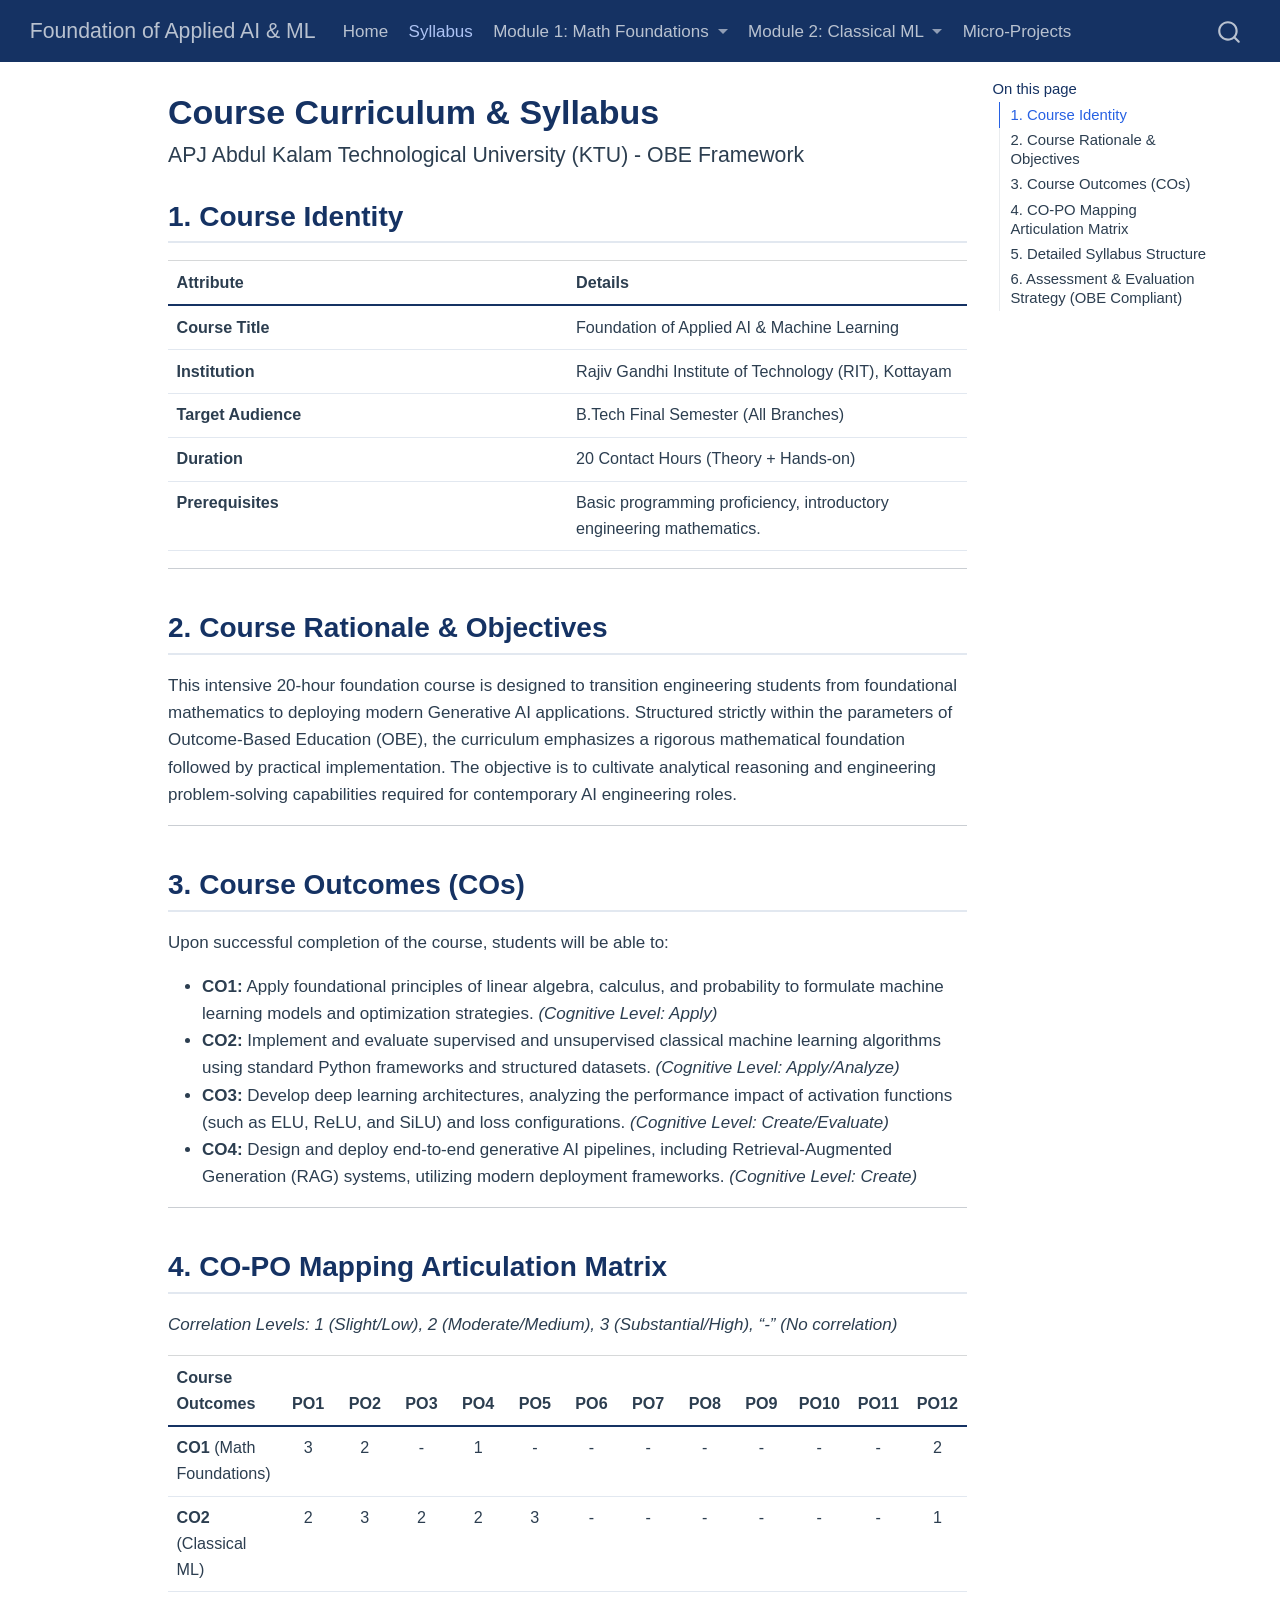
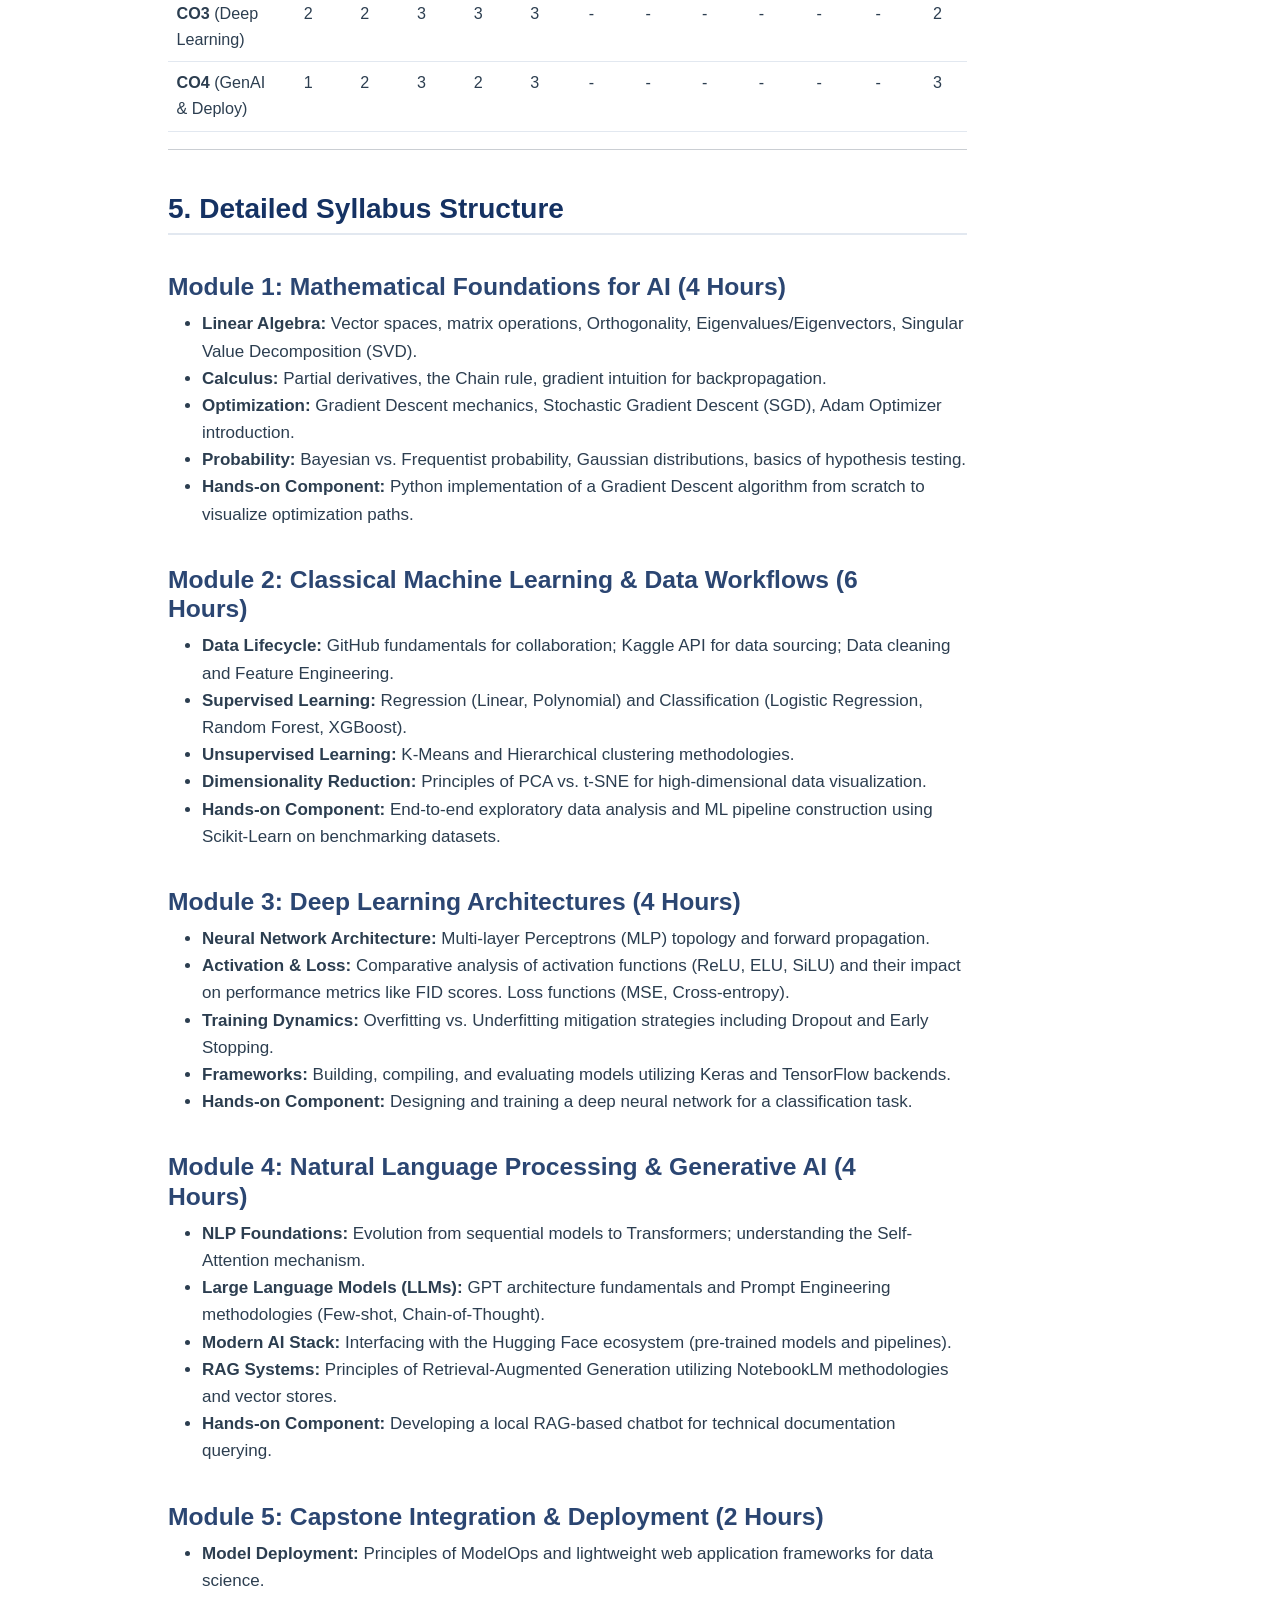
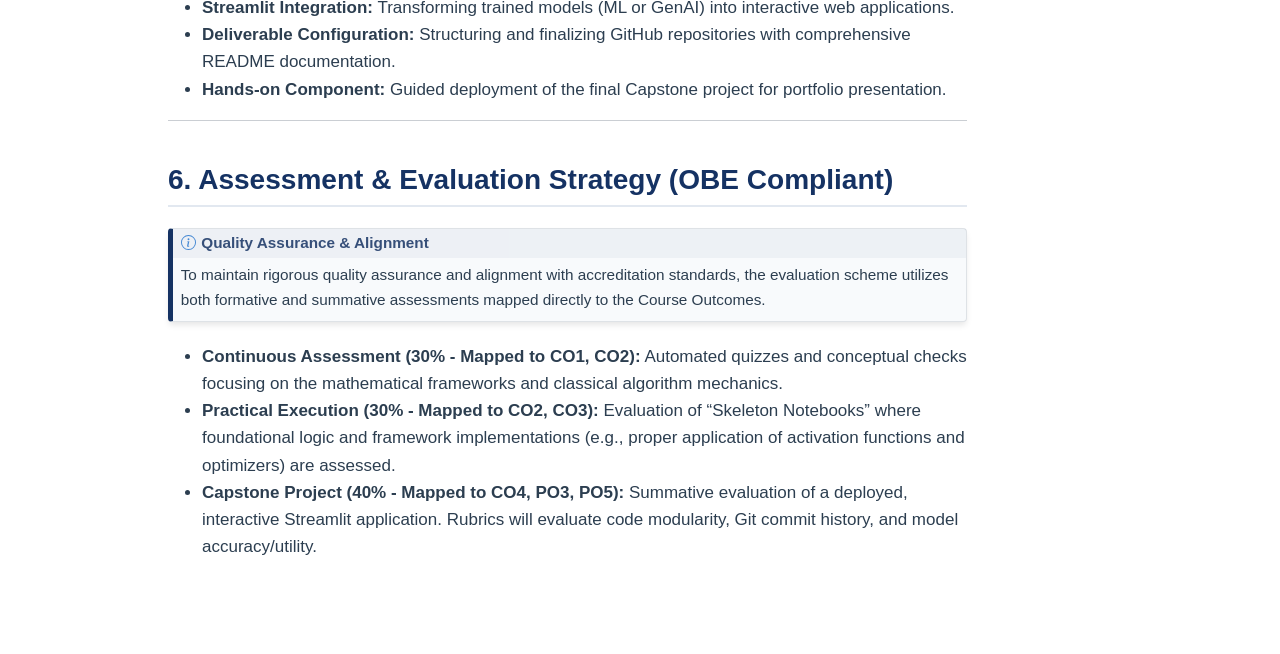
==== docs/syllabus.html @ d94d8a8f "launch" ====
<!DOCTYPE html>
<html xmlns="http://www.w3.org/1999/xhtml" lang="en" xml:lang="en"><head>

<meta charset="utf-8">
<meta name="generator" content="quarto-1.7.31">

<meta name="viewport" content="width=device-width, initial-scale=1.0, user-scalable=yes">


<title>Course Curriculum &amp; Syllabus – Foundation of Applied AI &amp; ML</title>
<style>
code{white-space: pre-wrap;}
span.smallcaps{font-variant: small-caps;}
div.columns{display: flex; gap: min(4vw, 1.5em);}
div.column{flex: auto; overflow-x: auto;}
div.hanging-indent{margin-left: 1.5em; text-indent: -1.5em;}
ul.task-list{list-style: none;}
ul.task-list li input[type="checkbox"] {
  width: 0.8em;
  margin: 0 0.8em 0.2em -1em; /* quarto-specific, see https://github.com/quarto-dev/quarto-cli/issues/4556 */ 
  vertical-align: middle;
}
</style>


<script src="site_libs/quarto-nav/quarto-nav.js"></script>
<script src="site_libs/quarto-nav/headroom.min.js"></script>
<script src="site_libs/clipboard/clipboard.min.js"></script>
<script src="site_libs/quarto-search/autocomplete.umd.js"></script>
<script src="site_libs/quarto-search/fuse.min.js"></script>
<script src="site_libs/quarto-search/quarto-search.js"></script>
<meta name="quarto:offset" content="./">
<script src="site_libs/quarto-html/quarto.js" type="module"></script>
<script src="site_libs/quarto-html/tabsets/tabsets.js" type="module"></script>
<script src="site_libs/quarto-html/popper.min.js"></script>
<script src="site_libs/quarto-html/tippy.umd.min.js"></script>
<script src="site_libs/quarto-html/anchor.min.js"></script>
<link href="site_libs/quarto-html/tippy.css" rel="stylesheet">
<link href="site_libs/quarto-html/quarto-syntax-highlighting-e1a5c8363afafaef2c763b6775fbf3ca.css" rel="stylesheet" id="quarto-text-highlighting-styles">
<script src="site_libs/bootstrap/bootstrap.min.js"></script>
<link href="site_libs/bootstrap/bootstrap-icons.css" rel="stylesheet">
<link href="site_libs/bootstrap/bootstrap-f8e840f94dfca9d6b5a9540ce614d846.min.css" rel="stylesheet" append-hash="true" id="quarto-bootstrap" data-mode="light">
<script id="quarto-search-options" type="application/json">{
  "location": "navbar",
  "copy-button": false,
  "collapse-after": 3,
  "panel-placement": "end",
  "type": "overlay",
  "limit": 50,
  "keyboard-shortcut": [
    "f",
    "/",
    "s"
  ],
  "show-item-context": false,
  "language": {
    "search-no-results-text": "No results",
    "search-matching-documents-text": "matching documents",
    "search-copy-link-title": "Copy link to search",
    "search-hide-matches-text": "Hide additional matches",
    "search-more-match-text": "more match in this document",
    "search-more-matches-text": "more matches in this document",
    "search-clear-button-title": "Clear",
    "search-text-placeholder": "",
    "search-detached-cancel-button-title": "Cancel",
    "search-submit-button-title": "Submit",
    "search-label": "Search"
  }
}</script>


<link rel="stylesheet" href="styles.css">
</head>

<body class="nav-fixed quarto-light">

<div id="quarto-search-results"></div>
  <header id="quarto-header" class="headroom fixed-top">
    <nav class="navbar navbar-expand-lg " data-bs-theme="dark">
      <div class="navbar-container container-fluid">
      <div class="navbar-brand-container mx-auto">
    <a class="navbar-brand" href="./index.html">
    <span class="navbar-title">Foundation of Applied AI &amp; ML</span>
    </a>
  </div>
            <div id="quarto-search" class="" title="Search"></div>
          <button class="navbar-toggler" type="button" data-bs-toggle="collapse" data-bs-target="#navbarCollapse" aria-controls="navbarCollapse" role="menu" aria-expanded="false" aria-label="Toggle navigation" onclick="if (window.quartoToggleHeadroom) { window.quartoToggleHeadroom(); }">
  <span class="navbar-toggler-icon"></span>
</button>
          <div class="collapse navbar-collapse" id="navbarCollapse">
            <ul class="navbar-nav navbar-nav-scroll me-auto">
  <li class="nav-item">
    <a class="nav-link" href="./index.html"> 
<span class="menu-text">Home</span></a>
  </li>  
  <li class="nav-item">
    <a class="nav-link active" href="./syllabus.html" aria-current="page"> 
<span class="menu-text">Syllabus</span></a>
  </li>  
  <li class="nav-item dropdown ">
    <a class="nav-link dropdown-toggle" href="#" id="nav-menu-module-1-math-foundations" role="link" data-bs-toggle="dropdown" aria-expanded="false">
 <span class="menu-text">Module 1: Math Foundations</span>
    </a>
    <ul class="dropdown-menu" aria-labelledby="nav-menu-module-1-math-foundations">    
        <li>
    <a class="dropdown-item" href="./modules/module1_math.html">
 <span class="dropdown-text">Lecture Slides</span></a>
  </li>  
        <li>
    <a class="dropdown-item" href="./modules/module1_notes.html">
 <span class="dropdown-text">Detailed Study Notes</span></a>
  </li>  
    </ul>
  </li>
  <li class="nav-item dropdown ">
    <a class="nav-link dropdown-toggle" href="#" id="nav-menu-module-2-classical-ml" role="link" data-bs-toggle="dropdown" aria-expanded="false">
 <span class="menu-text">Module 2: Classical ML</span>
    </a>
    <ul class="dropdown-menu" aria-labelledby="nav-menu-module-2-classical-ml">    
        <li>
    <a class="dropdown-item" href="./modules/module2_ml.html">
 <span class="dropdown-text">Lecture Slides</span></a>
  </li>  
        <li>
    <a class="dropdown-item" href="./modules/module2_notes.html">
 <span class="dropdown-text">Detailed Study Notes</span></a>
  </li>  
    </ul>
  </li>
  <li class="nav-item">
    <a class="nav-link" href="./assessments/project_guide.qmd"> 
<span class="menu-text">Micro-Projects</span></a>
  </li>  
</ul>
          </div> <!-- /navcollapse -->
            <div class="quarto-navbar-tools">
</div>
      </div> <!-- /container-fluid -->
    </nav>
</header>
<!-- content -->
<div id="quarto-content" class="quarto-container page-columns page-rows-contents page-layout-article page-navbar">
<!-- sidebar -->
<!-- margin-sidebar -->
    <div id="quarto-margin-sidebar" class="sidebar margin-sidebar">
        <nav id="TOC" role="doc-toc" class="toc-active">
    <h2 id="toc-title">On this page</h2>
   
  <ul>
  <li><a href="#course-identity" id="toc-course-identity" class="nav-link active" data-scroll-target="#course-identity">1. Course Identity</a></li>
  <li><a href="#course-rationale-objectives" id="toc-course-rationale-objectives" class="nav-link" data-scroll-target="#course-rationale-objectives">2. Course Rationale &amp; Objectives</a></li>
  <li><a href="#course-outcomes-cos" id="toc-course-outcomes-cos" class="nav-link" data-scroll-target="#course-outcomes-cos">3. Course Outcomes (COs)</a></li>
  <li><a href="#co-po-mapping-articulation-matrix" id="toc-co-po-mapping-articulation-matrix" class="nav-link" data-scroll-target="#co-po-mapping-articulation-matrix">4. CO-PO Mapping Articulation Matrix</a></li>
  <li><a href="#detailed-syllabus-structure" id="toc-detailed-syllabus-structure" class="nav-link" data-scroll-target="#detailed-syllabus-structure">5. Detailed Syllabus Structure</a>
  <ul class="collapse">
  <li><a href="#module-1-mathematical-foundations-for-ai-4-hours" id="toc-module-1-mathematical-foundations-for-ai-4-hours" class="nav-link" data-scroll-target="#module-1-mathematical-foundations-for-ai-4-hours">Module 1: Mathematical Foundations for AI (4 Hours)</a></li>
  <li><a href="#module-2-classical-machine-learning-data-workflows-6-hours" id="toc-module-2-classical-machine-learning-data-workflows-6-hours" class="nav-link" data-scroll-target="#module-2-classical-machine-learning-data-workflows-6-hours">Module 2: Classical Machine Learning &amp; Data Workflows (6 Hours)</a></li>
  <li><a href="#module-3-deep-learning-architectures-4-hours" id="toc-module-3-deep-learning-architectures-4-hours" class="nav-link" data-scroll-target="#module-3-deep-learning-architectures-4-hours">Module 3: Deep Learning Architectures (4 Hours)</a></li>
  <li><a href="#module-4-natural-language-processing-generative-ai-4-hours" id="toc-module-4-natural-language-processing-generative-ai-4-hours" class="nav-link" data-scroll-target="#module-4-natural-language-processing-generative-ai-4-hours">Module 4: Natural Language Processing &amp; Generative AI (4 Hours)</a></li>
  <li><a href="#module-5-capstone-integration-deployment-2-hours" id="toc-module-5-capstone-integration-deployment-2-hours" class="nav-link" data-scroll-target="#module-5-capstone-integration-deployment-2-hours">Module 5: Capstone Integration &amp; Deployment (2 Hours)</a></li>
  </ul></li>
  <li><a href="#assessment-evaluation-strategy-obe-compliant" id="toc-assessment-evaluation-strategy-obe-compliant" class="nav-link" data-scroll-target="#assessment-evaluation-strategy-obe-compliant">6. Assessment &amp; Evaluation Strategy (OBE Compliant)</a></li>
  </ul>
</nav>
    </div>
<!-- main -->
<main class="content" id="quarto-document-content">

<header id="title-block-header" class="quarto-title-block default">
<div class="quarto-title">
<h1 class="title">Course Curriculum &amp; Syllabus</h1>
<p class="subtitle lead">APJ Abdul Kalam Technological University (KTU) - OBE Framework</p>
</div>



<div class="quarto-title-meta">

    
  
    
  </div>
  


</header>


<section id="course-identity" class="level2">
<h2 class="anchored" data-anchor-id="course-identity">1. Course Identity</h2>
<table class="caption-top table">
<colgroup>
<col style="width: 50%">
<col style="width: 50%">
</colgroup>
<thead>
<tr class="header">
<th style="text-align: left;">Attribute</th>
<th style="text-align: left;">Details</th>
</tr>
</thead>
<tbody>
<tr class="odd">
<td style="text-align: left;"><strong>Course Title</strong></td>
<td style="text-align: left;">Foundation of Applied AI &amp; Machine Learning</td>
</tr>
<tr class="even">
<td style="text-align: left;"><strong>Institution</strong></td>
<td style="text-align: left;">Rajiv Gandhi Institute of Technology (RIT), Kottayam</td>
</tr>
<tr class="odd">
<td style="text-align: left;"><strong>Target Audience</strong></td>
<td style="text-align: left;">B.Tech Final Semester (All Branches)</td>
</tr>
<tr class="even">
<td style="text-align: left;"><strong>Duration</strong></td>
<td style="text-align: left;">20 Contact Hours (Theory + Hands-on)</td>
</tr>
<tr class="odd">
<td style="text-align: left;"><strong>Prerequisites</strong></td>
<td style="text-align: left;">Basic programming proficiency, introductory engineering mathematics.</td>
</tr>
</tbody>
</table>
<hr>
</section>
<section id="course-rationale-objectives" class="level2">
<h2 class="anchored" data-anchor-id="course-rationale-objectives">2. Course Rationale &amp; Objectives</h2>
<p>This intensive 20-hour foundation course is designed to transition engineering students from foundational mathematics to deploying modern Generative AI applications. Structured strictly within the parameters of Outcome-Based Education (OBE), the curriculum emphasizes a rigorous mathematical foundation followed by practical implementation. The objective is to cultivate analytical reasoning and engineering problem-solving capabilities required for contemporary AI engineering roles.</p>
<hr>
</section>
<section id="course-outcomes-cos" class="level2">
<h2 class="anchored" data-anchor-id="course-outcomes-cos">3. Course Outcomes (COs)</h2>
<p>Upon successful completion of the course, students will be able to:</p>
<ul>
<li><strong>CO1:</strong> Apply foundational principles of linear algebra, calculus, and probability to formulate machine learning models and optimization strategies. <em>(Cognitive Level: Apply)</em></li>
<li><strong>CO2:</strong> Implement and evaluate supervised and unsupervised classical machine learning algorithms using standard Python frameworks and structured datasets. <em>(Cognitive Level: Apply/Analyze)</em></li>
<li><strong>CO3:</strong> Develop deep learning architectures, analyzing the performance impact of activation functions (such as ELU, ReLU, and SiLU) and loss configurations. <em>(Cognitive Level: Create/Evaluate)</em></li>
<li><strong>CO4:</strong> Design and deploy end-to-end generative AI pipelines, including Retrieval-Augmented Generation (RAG) systems, utilizing modern deployment frameworks. <em>(Cognitive Level: Create)</em></li>
</ul>
<hr>
</section>
<section id="co-po-mapping-articulation-matrix" class="level2">
<h2 class="anchored" data-anchor-id="co-po-mapping-articulation-matrix">4. CO-PO Mapping Articulation Matrix</h2>
<p><em>Correlation Levels: 1 (Slight/Low), 2 (Moderate/Medium), 3 (Substantial/High), “-” (No correlation)</em></p>
<table class="caption-top table">
<colgroup>
<col style="width: 6%">
<col style="width: 7%">
<col style="width: 7%">
<col style="width: 7%">
<col style="width: 7%">
<col style="width: 7%">
<col style="width: 7%">
<col style="width: 7%">
<col style="width: 7%">
<col style="width: 7%">
<col style="width: 7%">
<col style="width: 7%">
<col style="width: 7%">
</colgroup>
<thead>
<tr class="header">
<th style="text-align: left;">Course Outcomes</th>
<th style="text-align: center;">PO1</th>
<th style="text-align: center;">PO2</th>
<th style="text-align: center;">PO3</th>
<th style="text-align: center;">PO4</th>
<th style="text-align: center;">PO5</th>
<th style="text-align: center;">PO6</th>
<th style="text-align: center;">PO7</th>
<th style="text-align: center;">PO8</th>
<th style="text-align: center;">PO9</th>
<th style="text-align: center;">PO10</th>
<th style="text-align: center;">PO11</th>
<th style="text-align: center;">PO12</th>
</tr>
</thead>
<tbody>
<tr class="odd">
<td style="text-align: left;"><strong>CO1</strong> (Math Foundations)</td>
<td style="text-align: center;">3</td>
<td style="text-align: center;">2</td>
<td style="text-align: center;">-</td>
<td style="text-align: center;">1</td>
<td style="text-align: center;">-</td>
<td style="text-align: center;">-</td>
<td style="text-align: center;">-</td>
<td style="text-align: center;">-</td>
<td style="text-align: center;">-</td>
<td style="text-align: center;">-</td>
<td style="text-align: center;">-</td>
<td style="text-align: center;">2</td>
</tr>
<tr class="even">
<td style="text-align: left;"><strong>CO2</strong> (Classical ML)</td>
<td style="text-align: center;">2</td>
<td style="text-align: center;">3</td>
<td style="text-align: center;">2</td>
<td style="text-align: center;">2</td>
<td style="text-align: center;">3</td>
<td style="text-align: center;">-</td>
<td style="text-align: center;">-</td>
<td style="text-align: center;">-</td>
<td style="text-align: center;">-</td>
<td style="text-align: center;">-</td>
<td style="text-align: center;">-</td>
<td style="text-align: center;">1</td>
</tr>
<tr class="odd">
<td style="text-align: left;"><strong>CO3</strong> (Deep Learning)</td>
<td style="text-align: center;">2</td>
<td style="text-align: center;">2</td>
<td style="text-align: center;">3</td>
<td style="text-align: center;">3</td>
<td style="text-align: center;">3</td>
<td style="text-align: center;">-</td>
<td style="text-align: center;">-</td>
<td style="text-align: center;">-</td>
<td style="text-align: center;">-</td>
<td style="text-align: center;">-</td>
<td style="text-align: center;">-</td>
<td style="text-align: center;">2</td>
</tr>
<tr class="even">
<td style="text-align: left;"><strong>CO4</strong> (GenAI &amp; Deploy)</td>
<td style="text-align: center;">1</td>
<td style="text-align: center;">2</td>
<td style="text-align: center;">3</td>
<td style="text-align: center;">2</td>
<td style="text-align: center;">3</td>
<td style="text-align: center;">-</td>
<td style="text-align: center;">-</td>
<td style="text-align: center;">-</td>
<td style="text-align: center;">-</td>
<td style="text-align: center;">-</td>
<td style="text-align: center;">-</td>
<td style="text-align: center;">3</td>
</tr>
</tbody>
</table>
<hr>
</section>
<section id="detailed-syllabus-structure" class="level2">
<h2 class="anchored" data-anchor-id="detailed-syllabus-structure">5. Detailed Syllabus Structure</h2>
<section id="module-1-mathematical-foundations-for-ai-4-hours" class="level3">
<h3 class="anchored" data-anchor-id="module-1-mathematical-foundations-for-ai-4-hours">Module 1: Mathematical Foundations for AI (4 Hours)</h3>
<ul>
<li><strong>Linear Algebra:</strong> Vector spaces, matrix operations, Orthogonality, Eigenvalues/Eigenvectors, Singular Value Decomposition (SVD).</li>
<li><strong>Calculus:</strong> Partial derivatives, the Chain rule, gradient intuition for backpropagation.</li>
<li><strong>Optimization:</strong> Gradient Descent mechanics, Stochastic Gradient Descent (SGD), Adam Optimizer introduction.</li>
<li><strong>Probability:</strong> Bayesian vs.&nbsp;Frequentist probability, Gaussian distributions, basics of hypothesis testing.</li>
<li><strong>Hands-on Component:</strong> Python implementation of a Gradient Descent algorithm from scratch to visualize optimization paths.</li>
</ul>
</section>
<section id="module-2-classical-machine-learning-data-workflows-6-hours" class="level3">
<h3 class="anchored" data-anchor-id="module-2-classical-machine-learning-data-workflows-6-hours">Module 2: Classical Machine Learning &amp; Data Workflows (6 Hours)</h3>
<ul>
<li><strong>Data Lifecycle:</strong> GitHub fundamentals for collaboration; Kaggle API for data sourcing; Data cleaning and Feature Engineering.</li>
<li><strong>Supervised Learning:</strong> Regression (Linear, Polynomial) and Classification (Logistic Regression, Random Forest, XGBoost).</li>
<li><strong>Unsupervised Learning:</strong> K-Means and Hierarchical clustering methodologies.</li>
<li><strong>Dimensionality Reduction:</strong> Principles of PCA vs.&nbsp;t-SNE for high-dimensional data visualization.</li>
<li><strong>Hands-on Component:</strong> End-to-end exploratory data analysis and ML pipeline construction using Scikit-Learn on benchmarking datasets.</li>
</ul>
</section>
<section id="module-3-deep-learning-architectures-4-hours" class="level3">
<h3 class="anchored" data-anchor-id="module-3-deep-learning-architectures-4-hours">Module 3: Deep Learning Architectures (4 Hours)</h3>
<ul>
<li><strong>Neural Network Architecture:</strong> Multi-layer Perceptrons (MLP) topology and forward propagation.</li>
<li><strong>Activation &amp; Loss:</strong> Comparative analysis of activation functions (ReLU, ELU, SiLU) and their impact on performance metrics like FID scores. Loss functions (MSE, Cross-entropy).</li>
<li><strong>Training Dynamics:</strong> Overfitting vs.&nbsp;Underfitting mitigation strategies including Dropout and Early Stopping.</li>
<li><strong>Frameworks:</strong> Building, compiling, and evaluating models utilizing Keras and TensorFlow backends.</li>
<li><strong>Hands-on Component:</strong> Designing and training a deep neural network for a classification task.</li>
</ul>
</section>
<section id="module-4-natural-language-processing-generative-ai-4-hours" class="level3">
<h3 class="anchored" data-anchor-id="module-4-natural-language-processing-generative-ai-4-hours">Module 4: Natural Language Processing &amp; Generative AI (4 Hours)</h3>
<ul>
<li><strong>NLP Foundations:</strong> Evolution from sequential models to Transformers; understanding the Self-Attention mechanism.</li>
<li><strong>Large Language Models (LLMs):</strong> GPT architecture fundamentals and Prompt Engineering methodologies (Few-shot, Chain-of-Thought).</li>
<li><strong>Modern AI Stack:</strong> Interfacing with the Hugging Face ecosystem (pre-trained models and pipelines).</li>
<li><strong>RAG Systems:</strong> Principles of Retrieval-Augmented Generation utilizing NotebookLM methodologies and vector stores.</li>
<li><strong>Hands-on Component:</strong> Developing a local RAG-based chatbot for technical documentation querying.</li>
</ul>
</section>
<section id="module-5-capstone-integration-deployment-2-hours" class="level3">
<h3 class="anchored" data-anchor-id="module-5-capstone-integration-deployment-2-hours">Module 5: Capstone Integration &amp; Deployment (2 Hours)</h3>
<ul>
<li><strong>Model Deployment:</strong> Principles of ModelOps and lightweight web application frameworks for data science.</li>
<li><strong>Streamlit Integration:</strong> Transforming trained models (ML or GenAI) into interactive web applications.</li>
<li><strong>Deliverable Configuration:</strong> Structuring and finalizing GitHub repositories with comprehensive README documentation.</li>
<li><strong>Hands-on Component:</strong> Guided deployment of the final Capstone project for portfolio presentation.</li>
</ul>
<hr>
</section>
</section>
<section id="assessment-evaluation-strategy-obe-compliant" class="level2">
<h2 class="anchored" data-anchor-id="assessment-evaluation-strategy-obe-compliant">6. Assessment &amp; Evaluation Strategy (OBE Compliant)</h2>
<div class="callout callout-style-default callout-note callout-titled">
<div class="callout-header d-flex align-content-center">
<div class="callout-icon-container">
<i class="callout-icon"></i>
</div>
<div class="callout-title-container flex-fill">
Quality Assurance &amp; Alignment
</div>
</div>
<div class="callout-body-container callout-body">
<p>To maintain rigorous quality assurance and alignment with accreditation standards, the evaluation scheme utilizes both formative and summative assessments mapped directly to the Course Outcomes.</p>
</div>
</div>
<ul>
<li><strong>Continuous Assessment (30% - Mapped to CO1, CO2):</strong> Automated quizzes and conceptual checks focusing on the mathematical frameworks and classical algorithm mechanics.</li>
<li><strong>Practical Execution (30% - Mapped to CO2, CO3):</strong> Evaluation of “Skeleton Notebooks” where foundational logic and framework implementations (e.g., proper application of activation functions and optimizers) are assessed.</li>
<li><strong>Capstone Project (40% - Mapped to CO4, PO3, PO5):</strong> Summative evaluation of a deployed, interactive Streamlit application. Rubrics will evaluate code modularity, Git commit history, and model accuracy/utility.</li>
</ul>


</section>

</main> <!-- /main -->
<script id="quarto-html-after-body" type="application/javascript">
  window.document.addEventListener("DOMContentLoaded", function (event) {
    const icon = "";
    const anchorJS = new window.AnchorJS();
    anchorJS.options = {
      placement: 'right',
      icon: icon
    };
    anchorJS.add('.anchored');
    const isCodeAnnotation = (el) => {
      for (const clz of el.classList) {
        if (clz.startsWith('code-annotation-')) {                     
          return true;
        }
      }
      return false;
    }
    const onCopySuccess = function(e) {
      // button target
      const button = e.trigger;
      // don't keep focus
      button.blur();
      // flash "checked"
      button.classList.add('code-copy-button-checked');
      var currentTitle = button.getAttribute("title");
      button.setAttribute("title", "Copied!");
      let tooltip;
      if (window.bootstrap) {
        button.setAttribute("data-bs-toggle", "tooltip");
        button.setAttribute("data-bs-placement", "left");
        button.setAttribute("data-bs-title", "Copied!");
        tooltip = new bootstrap.Tooltip(button, 
          { trigger: "manual", 
            customClass: "code-copy-button-tooltip",
            offset: [0, -8]});
        tooltip.show();    
      }
      setTimeout(function() {
        if (tooltip) {
          tooltip.hide();
          button.removeAttribute("data-bs-title");
          button.removeAttribute("data-bs-toggle");
          button.removeAttribute("data-bs-placement");
        }
        button.setAttribute("title", currentTitle);
        button.classList.remove('code-copy-button-checked');
      }, 1000);
      // clear code selection
      e.clearSelection();
    }
    const getTextToCopy = function(trigger) {
        const codeEl = trigger.previousElementSibling.cloneNode(true);
        for (const childEl of codeEl.children) {
          if (isCodeAnnotation(childEl)) {
            childEl.remove();
          }
        }
        return codeEl.innerText;
    }
    const clipboard = new window.ClipboardJS('.code-copy-button:not([data-in-quarto-modal])', {
      text: getTextToCopy
    });
    clipboard.on('success', onCopySuccess);
    if (window.document.getElementById('quarto-embedded-source-code-modal')) {
      const clipboardModal = new window.ClipboardJS('.code-copy-button[data-in-quarto-modal]', {
        text: getTextToCopy,
        container: window.document.getElementById('quarto-embedded-source-code-modal')
      });
      clipboardModal.on('success', onCopySuccess);
    }
      var localhostRegex = new RegExp(/^(?:http|https):\/\/localhost\:?[0-9]*\//);
      var mailtoRegex = new RegExp(/^mailto:/);
        var filterRegex = new RegExp("https:\/\/<your-github-username>\.github\.io\/rit-ai-course");
      var isInternal = (href) => {
          return filterRegex.test(href) || localhostRegex.test(href) || mailtoRegex.test(href);
      }
      // Inspect non-navigation links and adorn them if external
     var links = window.document.querySelectorAll('a[href]:not(.nav-link):not(.navbar-brand):not(.toc-action):not(.sidebar-link):not(.sidebar-item-toggle):not(.pagination-link):not(.no-external):not([aria-hidden]):not(.dropdown-item):not(.quarto-navigation-tool):not(.about-link)');
      for (var i=0; i<links.length; i++) {
        const link = links[i];
        if (!isInternal(link.href)) {
          // undo the damage that might have been done by quarto-nav.js in the case of
          // links that we want to consider external
          if (link.dataset.originalHref !== undefined) {
            link.href = link.dataset.originalHref;
          }
        }
      }
    function tippyHover(el, contentFn, onTriggerFn, onUntriggerFn) {
      const config = {
        allowHTML: true,
        maxWidth: 500,
        delay: 100,
        arrow: false,
        appendTo: function(el) {
            return el.parentElement;
        },
        interactive: true,
        interactiveBorder: 10,
        theme: 'quarto',
        placement: 'bottom-start',
      };
      if (contentFn) {
        config.content = contentFn;
      }
      if (onTriggerFn) {
        config.onTrigger = onTriggerFn;
      }
      if (onUntriggerFn) {
        config.onUntrigger = onUntriggerFn;
      }
      window.tippy(el, config); 
    }
    const noterefs = window.document.querySelectorAll('a[role="doc-noteref"]');
    for (var i=0; i<noterefs.length; i++) {
      const ref = noterefs[i];
      tippyHover(ref, function() {
        // use id or data attribute instead here
        let href = ref.getAttribute('data-footnote-href') || ref.getAttribute('href');
        try { href = new URL(href).hash; } catch {}
        const id = href.replace(/^#\/?/, "");
        const note = window.document.getElementById(id);
        if (note) {
          return note.innerHTML;
        } else {
          return "";
        }
      });
    }
    const xrefs = window.document.querySelectorAll('a.quarto-xref');
    const processXRef = (id, note) => {
      // Strip column container classes
      const stripColumnClz = (el) => {
        el.classList.remove("page-full", "page-columns");
        if (el.children) {
          for (const child of el.children) {
            stripColumnClz(child);
          }
        }
      }
      stripColumnClz(note)
      if (id === null || id.startsWith('sec-')) {
        // Special case sections, only their first couple elements
        const container = document.createElement("div");
        if (note.children && note.children.length > 2) {
          container.appendChild(note.children[0].cloneNode(true));
          for (let i = 1; i < note.children.length; i++) {
            const child = note.children[i];
            if (child.tagName === "P" && child.innerText === "") {
              continue;
            } else {
              container.appendChild(child.cloneNode(true));
              break;
            }
          }
          if (window.Quarto?.typesetMath) {
            window.Quarto.typesetMath(container);
          }
          return container.innerHTML
        } else {
          if (window.Quarto?.typesetMath) {
            window.Quarto.typesetMath(note);
          }
          return note.innerHTML;
        }
      } else {
        // Remove any anchor links if they are present
        const anchorLink = note.querySelector('a.anchorjs-link');
        if (anchorLink) {
          anchorLink.remove();
        }
        if (window.Quarto?.typesetMath) {
          window.Quarto.typesetMath(note);
        }
        if (note.classList.contains("callout")) {
          return note.outerHTML;
        } else {
          return note.innerHTML;
        }
      }
    }
    for (var i=0; i<xrefs.length; i++) {
      const xref = xrefs[i];
      tippyHover(xref, undefined, function(instance) {
        instance.disable();
        let url = xref.getAttribute('href');
        let hash = undefined; 
        if (url.startsWith('#')) {
          hash = url;
        } else {
          try { hash = new URL(url).hash; } catch {}
        }
        if (hash) {
          const id = hash.replace(/^#\/?/, "");
          const note = window.document.getElementById(id);
          if (note !== null) {
            try {
              const html = processXRef(id, note.cloneNode(true));
              instance.setContent(html);
            } finally {
              instance.enable();
              instance.show();
            }
          } else {
            // See if we can fetch this
            fetch(url.split('#')[0])
            .then(res => res.text())
            .then(html => {
              const parser = new DOMParser();
              const htmlDoc = parser.parseFromString(html, "text/html");
              const note = htmlDoc.getElementById(id);
              if (note !== null) {
                const html = processXRef(id, note);
                instance.setContent(html);
              } 
            }).finally(() => {
              instance.enable();
              instance.show();
            });
          }
        } else {
          // See if we can fetch a full url (with no hash to target)
          // This is a special case and we should probably do some content thinning / targeting
          fetch(url)
          .then(res => res.text())
          .then(html => {
            const parser = new DOMParser();
            const htmlDoc = parser.parseFromString(html, "text/html");
            const note = htmlDoc.querySelector('main.content');
            if (note !== null) {
              // This should only happen for chapter cross references
              // (since there is no id in the URL)
              // remove the first header
              if (note.children.length > 0 && note.children[0].tagName === "HEADER") {
                note.children[0].remove();
              }
              const html = processXRef(null, note);
              instance.setContent(html);
            } 
          }).finally(() => {
            instance.enable();
            instance.show();
          });
        }
      }, function(instance) {
      });
    }
        let selectedAnnoteEl;
        const selectorForAnnotation = ( cell, annotation) => {
          let cellAttr = 'data-code-cell="' + cell + '"';
          let lineAttr = 'data-code-annotation="' +  annotation + '"';
          const selector = 'span[' + cellAttr + '][' + lineAttr + ']';
          return selector;
        }
        const selectCodeLines = (annoteEl) => {
          const doc = window.document;
          const targetCell = annoteEl.getAttribute("data-target-cell");
          const targetAnnotation = annoteEl.getAttribute("data-target-annotation");
          const annoteSpan = window.document.querySelector(selectorForAnnotation(targetCell, targetAnnotation));
          const lines = annoteSpan.getAttribute("data-code-lines").split(",");
          const lineIds = lines.map((line) => {
            return targetCell + "-" + line;
          })
          let top = null;
          let height = null;
          let parent = null;
          if (lineIds.length > 0) {
              //compute the position of the single el (top and bottom and make a div)
              const el = window.document.getElementById(lineIds[0]);
              top = el.offsetTop;
              height = el.offsetHeight;
              parent = el.parentElement.parentElement;
            if (lineIds.length > 1) {
              const lastEl = window.document.getElementById(lineIds[lineIds.length - 1]);
              const bottom = lastEl.offsetTop + lastEl.offsetHeight;
              height = bottom - top;
            }
            if (top !== null && height !== null && parent !== null) {
              // cook up a div (if necessary) and position it 
              let div = window.document.getElementById("code-annotation-line-highlight");
              if (div === null) {
                div = window.document.createElement("div");
                div.setAttribute("id", "code-annotation-line-highlight");
                div.style.position = 'absolute';
                parent.appendChild(div);
              }
              div.style.top = top - 2 + "px";
              div.style.height = height + 4 + "px";
              div.style.left = 0;
              let gutterDiv = window.document.getElementById("code-annotation-line-highlight-gutter");
              if (gutterDiv === null) {
                gutterDiv = window.document.createElement("div");
                gutterDiv.setAttribute("id", "code-annotation-line-highlight-gutter");
                gutterDiv.style.position = 'absolute';
                const codeCell = window.document.getElementById(targetCell);
                const gutter = codeCell.querySelector('.code-annotation-gutter');
                gutter.appendChild(gutterDiv);
              }
              gutterDiv.style.top = top - 2 + "px";
              gutterDiv.style.height = height + 4 + "px";
            }
            selectedAnnoteEl = annoteEl;
          }
        };
        const unselectCodeLines = () => {
          const elementsIds = ["code-annotation-line-highlight", "code-annotation-line-highlight-gutter"];
          elementsIds.forEach((elId) => {
            const div = window.document.getElementById(elId);
            if (div) {
              div.remove();
            }
          });
          selectedAnnoteEl = undefined;
        };
          // Handle positioning of the toggle
      window.addEventListener(
        "resize",
        throttle(() => {
          elRect = undefined;
          if (selectedAnnoteEl) {
            selectCodeLines(selectedAnnoteEl);
          }
        }, 10)
      );
      function throttle(fn, ms) {
      let throttle = false;
      let timer;
        return (...args) => {
          if(!throttle) { // first call gets through
              fn.apply(this, args);
              throttle = true;
          } else { // all the others get throttled
              if(timer) clearTimeout(timer); // cancel #2
              timer = setTimeout(() => {
                fn.apply(this, args);
                timer = throttle = false;
              }, ms);
          }
        };
      }
        // Attach click handler to the DT
        const annoteDls = window.document.querySelectorAll('dt[data-target-cell]');
        for (const annoteDlNode of annoteDls) {
          annoteDlNode.addEventListener('click', (event) => {
            const clickedEl = event.target;
            if (clickedEl !== selectedAnnoteEl) {
              unselectCodeLines();
              const activeEl = window.document.querySelector('dt[data-target-cell].code-annotation-active');
              if (activeEl) {
                activeEl.classList.remove('code-annotation-active');
              }
              selectCodeLines(clickedEl);
              clickedEl.classList.add('code-annotation-active');
            } else {
              // Unselect the line
              unselectCodeLines();
              clickedEl.classList.remove('code-annotation-active');
            }
          });
        }
    const findCites = (el) => {
      const parentEl = el.parentElement;
      if (parentEl) {
        const cites = parentEl.dataset.cites;
        if (cites) {
          return {
            el,
            cites: cites.split(' ')
          };
        } else {
          return findCites(el.parentElement)
        }
      } else {
        return undefined;
      }
    };
    var bibliorefs = window.document.querySelectorAll('a[role="doc-biblioref"]');
    for (var i=0; i<bibliorefs.length; i++) {
      const ref = bibliorefs[i];
      const citeInfo = findCites(ref);
      if (citeInfo) {
        tippyHover(citeInfo.el, function() {
          var popup = window.document.createElement('div');
          citeInfo.cites.forEach(function(cite) {
            var citeDiv = window.document.createElement('div');
            citeDiv.classList.add('hanging-indent');
            citeDiv.classList.add('csl-entry');
            var biblioDiv = window.document.getElementById('ref-' + cite);
            if (biblioDiv) {
              citeDiv.innerHTML = biblioDiv.innerHTML;
            }
            popup.appendChild(citeDiv);
          });
          return popup.innerHTML;
        });
      }
    }
  });
  </script>
</div> <!-- /content -->




</body></html>
---- docs/site_libs/quarto-html/tippy.css ----
.tippy-box[data-animation=fade][data-state=hidden]{opacity:0}[data-tippy-root]{max-width:calc(100vw - 10px)}.tippy-box{position:relative;background-color:#333;color:#fff;border-radius:4px;font-size:14px;line-height:1.4;white-space:normal;outline:0;transition-property:transform,visibility,opacity}.tippy-box[data-placement^=top]>.tippy-arrow{bottom:0}.tippy-box[data-placement^=top]>.tippy-arrow:before{bottom:-7px;left:0;border-width:8px 8px 0;border-top-color:initial;transform-origin:center top}.tippy-box[data-placement^=bottom]>.tippy-arrow{top:0}.tippy-box[data-placement^=bottom]>.tippy-arrow:before{top:-7px;left:0;border-width:0 8px 8px;border-bottom-color:initial;transform-origin:center bottom}.tippy-box[data-placement^=left]>.tippy-arrow{right:0}.tippy-box[data-placement^=left]>.tippy-arrow:before{border-width:8px 0 8px 8px;border-left-color:initial;right:-7px;transform-origin:center left}.tippy-box[data-placement^=right]>.tippy-arrow{left:0}.tippy-box[data-placement^=right]>.tippy-arrow:before{left:-7px;border-width:8px 8px 8px 0;border-right-color:initial;transform-origin:center right}.tippy-box[data-inertia][data-state=visible]{transition-timing-function:cubic-bezier(.54,1.5,.38,1.11)}.tippy-arrow{width:16px;height:16px;color:#333}.tippy-arrow:before{content:"";position:absolute;border-color:transparent;border-style:solid}.tippy-content{position:relative;padding:5px 9px;z-index:1}
---- docs/site_libs/quarto-html/quarto-syntax-highlighting-e1a5c8363afafaef2c763b6775fbf3ca.css ----
/* quarto syntax highlight colors */
:root {
  --quarto-hl-ot-color: #003B4F;
  --quarto-hl-at-color: #657422;
  --quarto-hl-ss-color: #20794D;
  --quarto-hl-an-color: #5E5E5E;
  --quarto-hl-fu-color: #4758AB;
  --quarto-hl-st-color: #20794D;
  --quarto-hl-cf-color: #003B4F;
  --quarto-hl-op-color: #5E5E5E;
  --quarto-hl-er-color: #AD0000;
  --quarto-hl-bn-color: #AD0000;
  --quarto-hl-al-color: #AD0000;
  --quarto-hl-va-color: #111111;
  --quarto-hl-bu-color: inherit;
  --quarto-hl-ex-color: inherit;
  --quarto-hl-pp-color: #AD0000;
  --quarto-hl-in-color: #5E5E5E;
  --quarto-hl-vs-color: #20794D;
  --quarto-hl-wa-color: #5E5E5E;
  --quarto-hl-do-color: #5E5E5E;
  --quarto-hl-im-color: #00769E;
  --quarto-hl-ch-color: #20794D;
  --quarto-hl-dt-color: #AD0000;
  --quarto-hl-fl-color: #AD0000;
  --quarto-hl-co-color: #5E5E5E;
  --quarto-hl-cv-color: #5E5E5E;
  --quarto-hl-cn-color: #8f5902;
  --quarto-hl-sc-color: #5E5E5E;
  --quarto-hl-dv-color: #AD0000;
  --quarto-hl-kw-color: #003B4F;
}

/* other quarto variables */
:root {
  --quarto-font-monospace: SFMono-Regular, Menlo, Monaco, Consolas, "Liberation Mono", "Courier New", monospace;
}

/* syntax highlight based on Pandoc's rules */
pre > code.sourceCode > span {
  color: #003B4F;
}

code.sourceCode > span {
  color: #003B4F;
}

div.sourceCode,
div.sourceCode pre.sourceCode {
  color: #003B4F;
}

/* Normal */
code span {
  color: #003B4F;
}

/* Alert */
code span.al {
  color: #AD0000;
  font-style: inherit;
}

/* Annotation */
code span.an {
  color: #5E5E5E;
  font-style: inherit;
}

/* Attribute */
code span.at {
  color: #657422;
  font-style: inherit;
}

/* BaseN */
code span.bn {
  color: #AD0000;
  font-style: inherit;
}

/* BuiltIn */
code span.bu {
  font-style: inherit;
}

/* ControlFlow */
code span.cf {
  color: #003B4F;
  font-weight: bold;
  font-style: inherit;
}

/* Char */
code span.ch {
  color: #20794D;
  font-style: inherit;
}

/* Constant */
code span.cn {
  color: #8f5902;
  font-style: inherit;
}

/* Comment */
code span.co {
  color: #5E5E5E;
  font-style: inherit;
}

/* CommentVar */
code span.cv {
  color: #5E5E5E;
  font-style: italic;
}

/* Documentation */
code span.do {
  color: #5E5E5E;
  font-style: italic;
}

/* DataType */
code span.dt {
  color: #AD0000;
  font-style: inherit;
}

/* DecVal */
code span.dv {
  color: #AD0000;
  font-style: inherit;
}

/* Error */
code span.er {
  color: #AD0000;
  font-style: inherit;
}

/* Extension */
code span.ex {
  font-style: inherit;
}

/* Float */
code span.fl {
  color: #AD0000;
  font-style: inherit;
}

/* Function */
code span.fu {
  color: #4758AB;
  font-style: inherit;
}

/* Import */
code span.im {
  color: #00769E;
  font-style: inherit;
}

/* Information */
code span.in {
  color: #5E5E5E;
  font-style: inherit;
}

/* Keyword */
code span.kw {
  color: #003B4F;
  font-weight: bold;
  font-style: inherit;
}

/* Operator */
code span.op {
  color: #5E5E5E;
  font-style: inherit;
}

/* Other */
code span.ot {
  color: #003B4F;
  font-style: inherit;
}

/* Preprocessor */
code span.pp {
  color: #AD0000;
  font-style: inherit;
}

/* SpecialChar */
code span.sc {
  color: #5E5E5E;
  font-style: inherit;
}

/* SpecialString */
code span.ss {
  color: #20794D;
  font-style: inherit;
}

/* String */
code span.st {
  color: #20794D;
  font-style: inherit;
}

/* Variable */
code span.va {
  color: #111111;
  font-style: inherit;
}

/* VerbatimString */
code span.vs {
  color: #20794D;
  font-style: inherit;
}

/* Warning */
code span.wa {
  color: #5E5E5E;
  font-style: italic;
}

.prevent-inlining {
  content: "</";
}

/*# sourceMappingURL=c735b2cac6c846c1abc72f5ce1520814.css.map */
---- docs/styles.css ----
/* ==========================================================================
   RIT Course Branding Styles
   Theme: Institutional Blue (#153263)
   ========================================================================== */

/* Define Global Variables */
:root {
  --rit-blue: #153263;
  --rit-blue-light: #1e4585;
  --rit-accent: #e63946;
  --text-main: #2c3e50;
  --bg-light: #f8fafc;
}

/* Base Typography & Colors */
body {
  color: var(--text-main);
  font-family: 'Helvetica Neue', Helvetica, Arial, sans-serif;
  line-height: 1.6;
}

/* Headings - Branded Blue */
h1, h2, h3, h4, h5 {
  color: var(--rit-blue);
  font-weight: 600;
  margin-top: 1.5em;
}

h2 {
  border-bottom: 2px solid #e2e8f0;
  padding-bottom: 8px;
}

/* Hyperlinks */
a {
  color: var(--rit-blue-light);
  text-decoration: none;
  font-weight: 500;
  transition: color 0.2s ease-in-out;
}

a:hover {
  color: var(--rit-accent);
  text-decoration: underline;
}

/* Tables (Make them look like the LaTeX syllabus) */
table {
  width: 100%;
  border-collapse: collapse;
  margin: 1.5em 0;
  font-size: 0.95em;
}

th {
  background-color: var(--bg-light);
  color: var(--rit-blue);
  border-bottom: 2px solid var(--rit-blue) !important;
  padding: 12px 8px;
  text-align: left;
}

td {
  border-bottom: 1px solid #e2e8f0;
  padding: 10px 8px;
}

/* Callout Boxes (Overrides for the OBE Assessment Box) */
div.callout-note {
  border-left-color: var(--rit-blue) !important;
  background-color: var(--bg-light);
  box-shadow: 0 4px 6px -1px rgba(0, 0, 0, 0.1);
  border-radius: 4px;
}

div.callout-note .callout-header {
  background-color: rgba(21, 50, 99, 0.05) !important;
  color: var(--rit-blue) !important;
  font-weight: bold;
}

div.callout-note .callout-icon::before {
  color: var(--rit-blue) !important;
}

/* Code block styling */
pre.sourceCode {
  border-radius: 6px;
  border: 1px solid #e2e8f0;
  background-color: #f1f5f9;
}
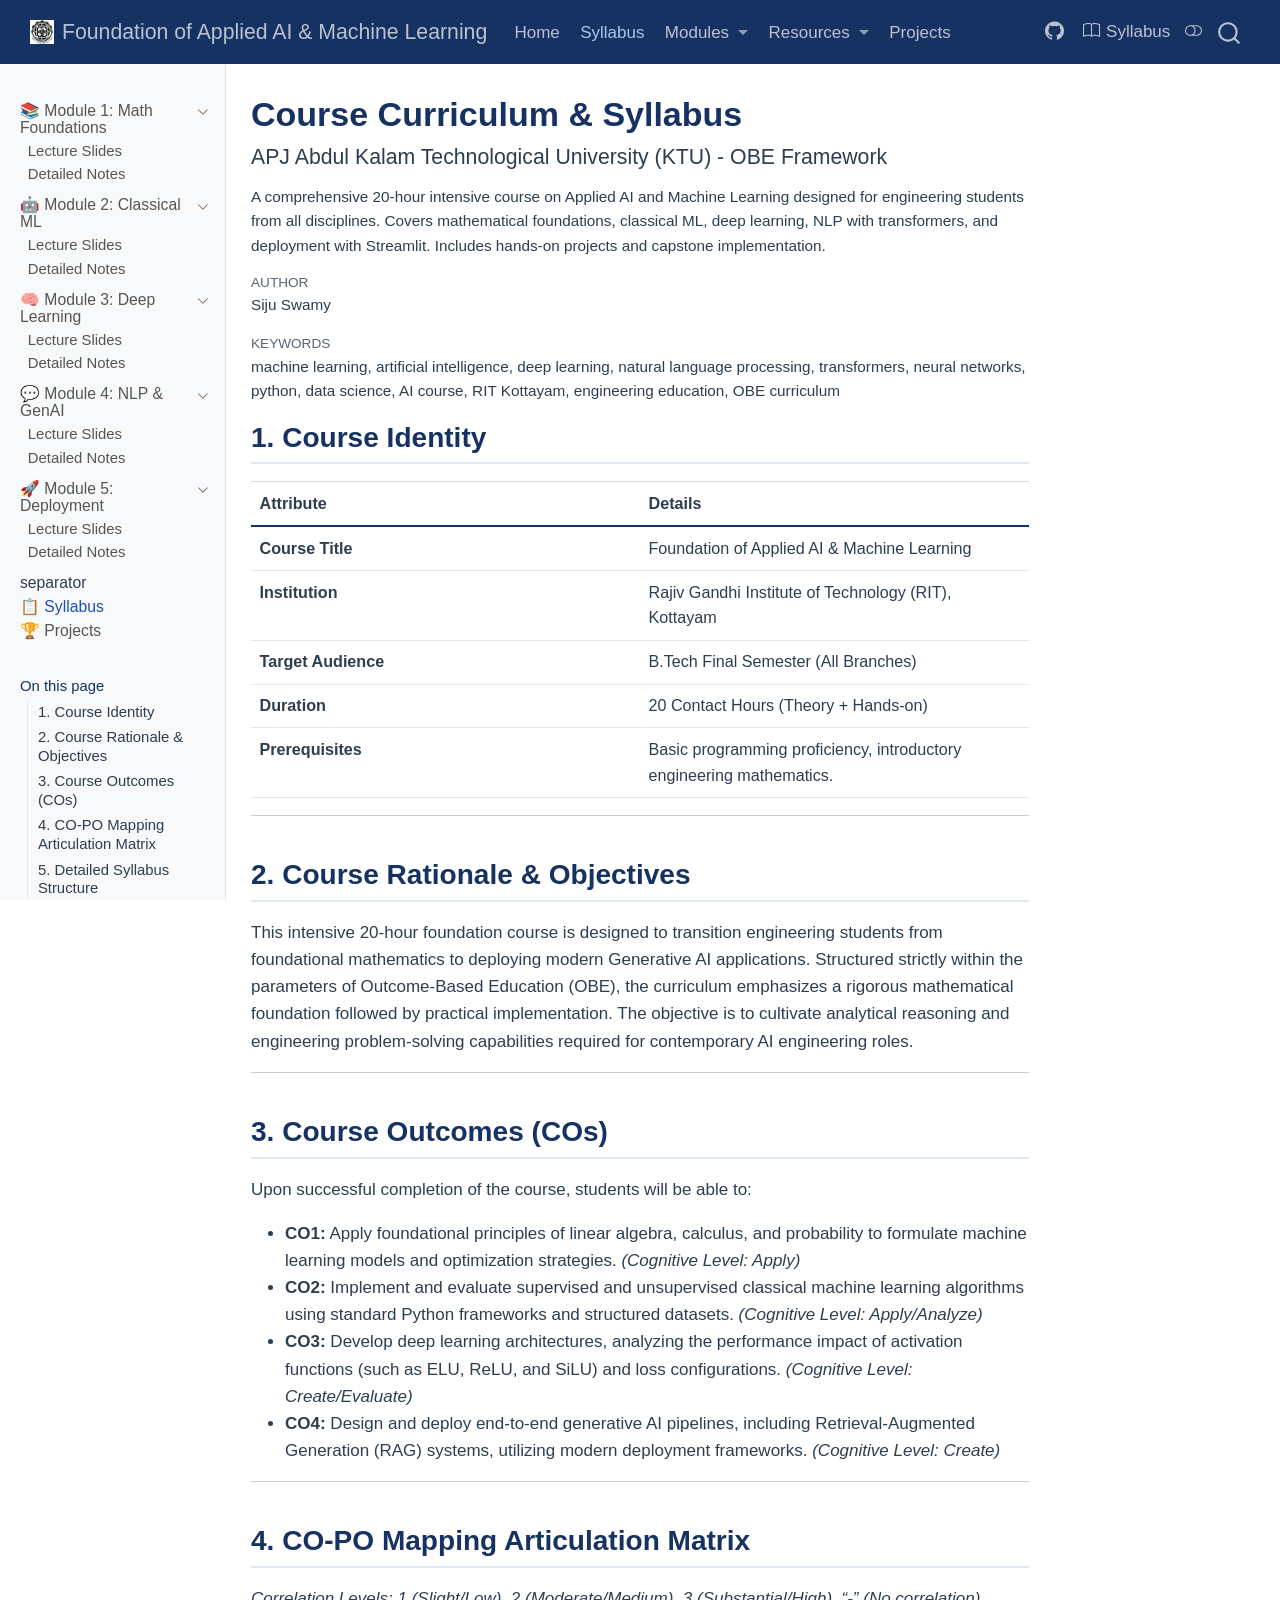
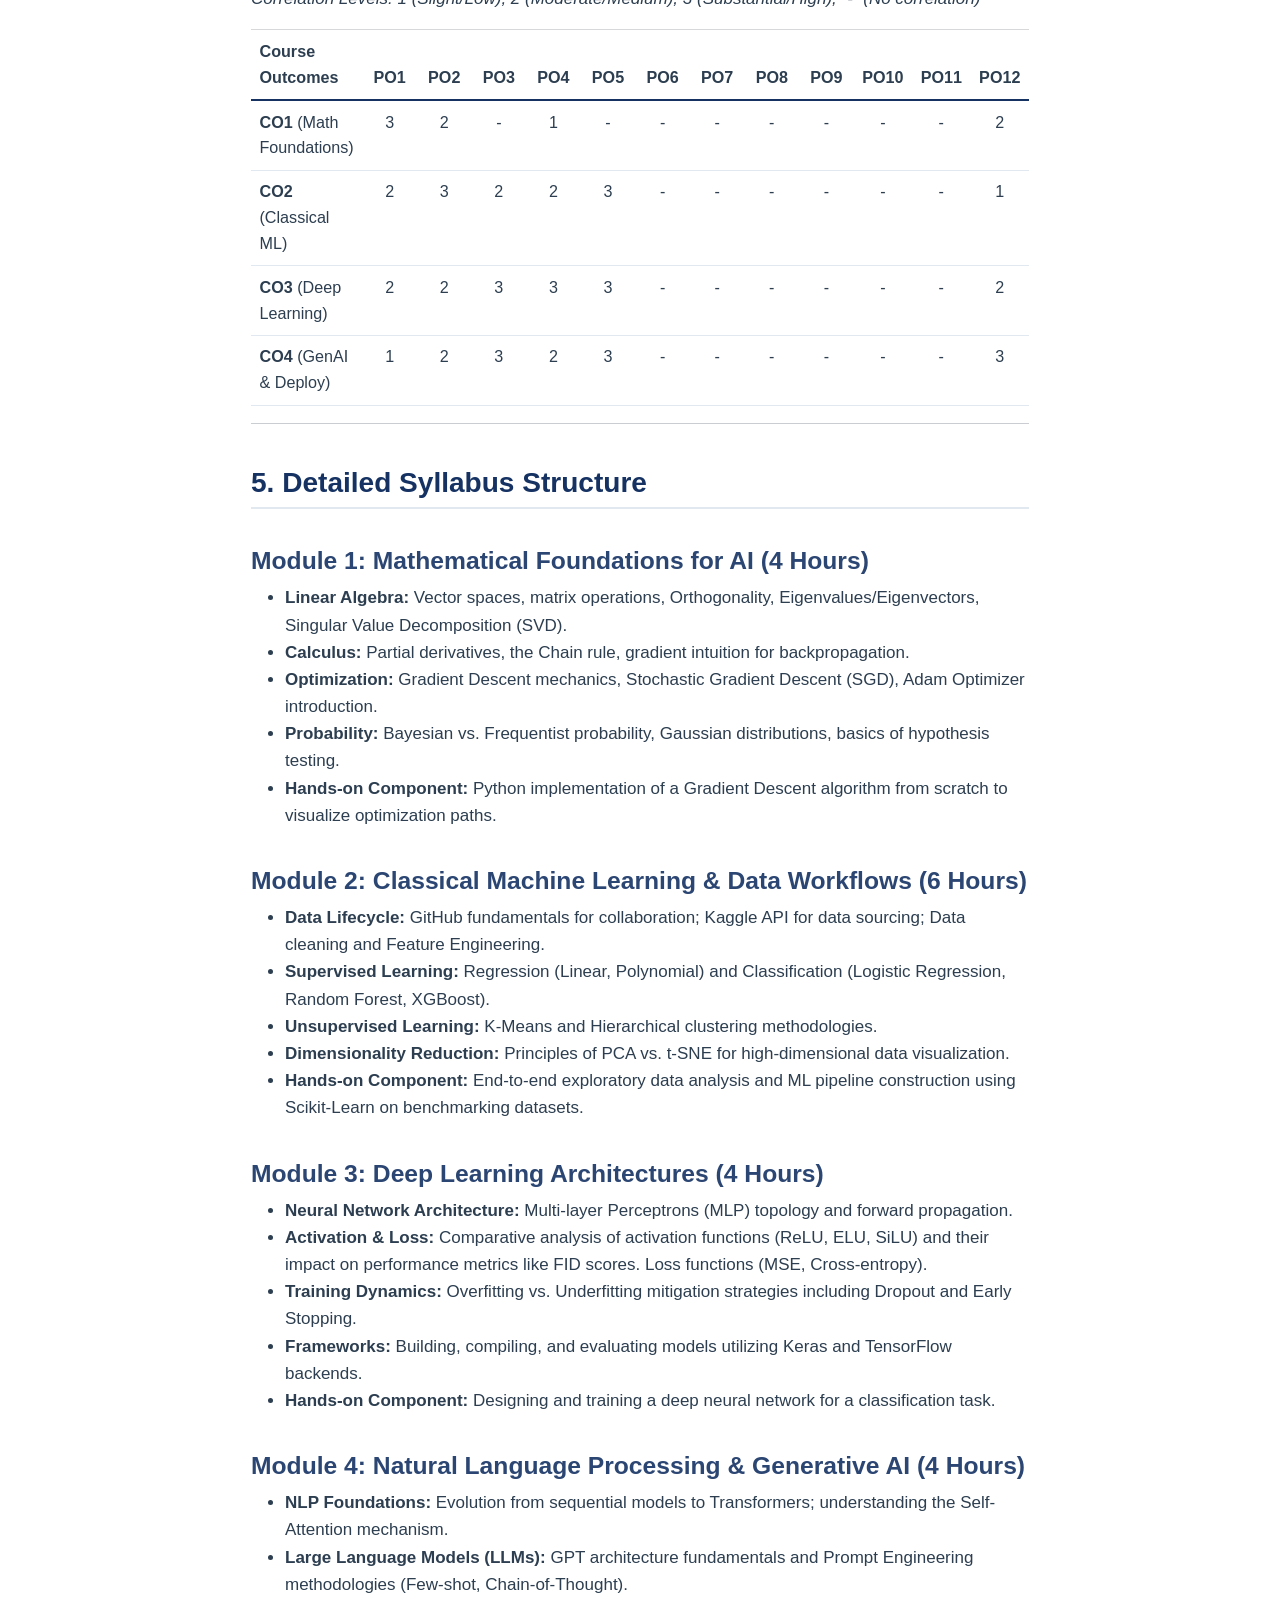
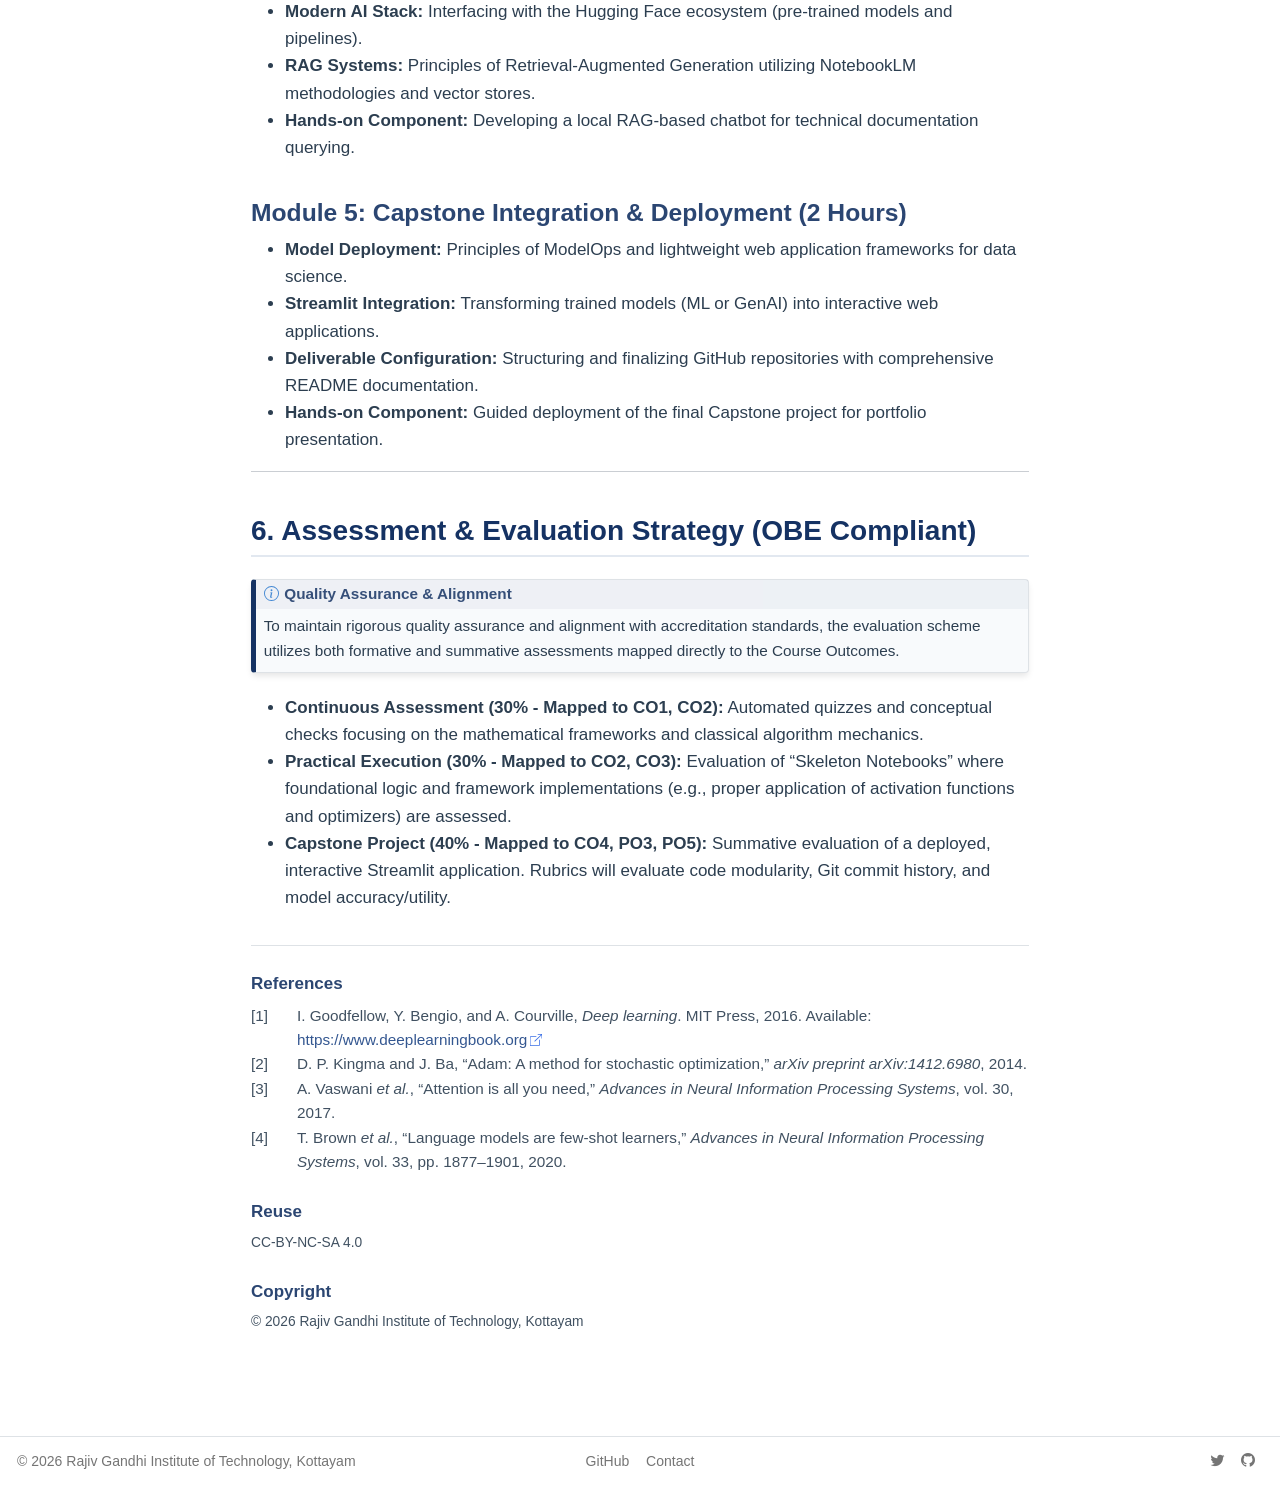
==== commit 5ae8e96f: "update-final" ====
--- a/docs/syllabus.html
+++ b/docs/syllabus.html
@@ -6,8 +6,11 @@
 
 <meta name="viewport" content="width=device-width, initial-scale=1.0, user-scalable=yes">
 
-
-<title>Course Curriculum &amp; Syllabus – Foundation of Applied AI &amp; ML</title>
+<meta name="author" content="Siju Swamy">
+<meta name="keywords" content="machine learning, artificial intelligence, deep learning, natural language processing, transformers, neural networks, python, data science, AI course, RIT Kottayam, engineering education, OBE curriculum">
+<meta name="description" content="A comprehensive 20-hour intensive course on Applied AI and Machine Learning designed for engineering students from all disciplines. Covers mathematical foundations, classical ML, deep learning, NLP with transformers, and deployment with Streamlit. Includes hands-on projects and capstone implementation.">
+
+<title>Course Curriculum &amp; Syllabus – Foundation of Applied AI &amp; Machine Learning</title>
 <style>
 code{white-space: pre-wrap;}
 span.smallcaps{font-variant: small-caps;}
@@ -20,7 +23,27 @@
   margin: 0 0.8em 0.2em -1em; /* quarto-specific, see https://github.com/quarto-dev/quarto-cli/issues/4556 */ 
   vertical-align: middle;
 }
-</style>
+/* CSS for citations */
+div.csl-bib-body { }
+div.csl-entry {
+  clear: both;
+  margin-bottom: 0em;
+}
+.hanging-indent div.csl-entry {
+  margin-left:2em;
+  text-indent:-2em;
+}
+div.csl-left-margin {
+  min-width:2em;
+  float:left;
+}
+div.csl-right-inline {
+  margin-left:2em;
+  padding-left:1em;
+}
+div.csl-indent {
+  margin-left: 2em;
+}</style>
 
 
 <script src="site_libs/quarto-nav/quarto-nav.js"></script>
@@ -36,13 +59,17 @@
 <script src="site_libs/quarto-html/tippy.umd.min.js"></script>
 <script src="site_libs/quarto-html/anchor.min.js"></script>
 <link href="site_libs/quarto-html/tippy.css" rel="stylesheet">
-<link href="site_libs/quarto-html/quarto-syntax-highlighting-e1a5c8363afafaef2c763b6775fbf3ca.css" rel="stylesheet" id="quarto-text-highlighting-styles">
+<link href="site_libs/quarto-html/quarto-syntax-highlighting-e1a5c8363afafaef2c763b6775fbf3ca.css" rel="stylesheet" class="quarto-color-scheme" id="quarto-text-highlighting-styles">
+<link href="site_libs/quarto-html/quarto-syntax-highlighting-dark-8ef56b68f8fa1e9d2ba328e99e439f80.css" rel="stylesheet" class="quarto-color-scheme quarto-color-alternate" id="quarto-text-highlighting-styles">
+<link href="site_libs/quarto-html/quarto-syntax-highlighting-e1a5c8363afafaef2c763b6775fbf3ca.css" rel="stylesheet" class="quarto-color-scheme-extra" id="quarto-text-highlighting-styles">
 <script src="site_libs/bootstrap/bootstrap.min.js"></script>
 <link href="site_libs/bootstrap/bootstrap-icons.css" rel="stylesheet">
-<link href="site_libs/bootstrap/bootstrap-f8e840f94dfca9d6b5a9540ce614d846.min.css" rel="stylesheet" append-hash="true" id="quarto-bootstrap" data-mode="light">
+<link href="site_libs/bootstrap/bootstrap-1cf875210b1cc0385a316f3732c8c7cf.min.css" rel="stylesheet" append-hash="true" class="quarto-color-scheme" id="quarto-bootstrap" data-mode="light">
+<link href="site_libs/bootstrap/bootstrap-dark-2e0ed1ca80c5c685af2d94f60bb36e78.min.css" rel="stylesheet" append-hash="true" class="quarto-color-scheme quarto-color-alternate" id="quarto-bootstrap" data-mode="dark">
+<link href="site_libs/bootstrap/bootstrap-1cf875210b1cc0385a316f3732c8c7cf.min.css" rel="stylesheet" append-hash="true" class="quarto-color-scheme-extra" id="quarto-bootstrap" data-mode="light">
 <script id="quarto-search-options" type="application/json">{
   "location": "navbar",
-  "copy-button": false,
+  "copy-button": true,
   "collapse-after": 3,
   "panel-placement": "end",
   "type": "overlay",
@@ -52,7 +79,6 @@
     "/",
     "s"
   ],
-  "show-item-context": false,
   "language": {
     "search-no-results-text": "No results",
     "search-matching-documents-text": "matching documents",
@@ -70,17 +96,190 @@
 
 
 <link rel="stylesheet" href="styles.css">
+<meta property="og:title" content="Foundation of Applied AI &amp; Machine Learning">
+<meta property="og:description" content="Comprehensive AI/ML course for engineering students">
+<meta property="og:image" content="https://sijuswamyresearch.github.io/rit-ai-course/images/course-banner.png">
+<meta property="og:site_name" content="Foundation of Applied AI &amp; Machine Learning">
+<meta name="twitter:title" content="Course Curriculum &amp; Syllabus – Foundation of Applied AI &amp; Machine Learning">
+<meta name="twitter:description" content="A comprehensive 20-hour intensive course on Applied AI and Machine Learning designed for engineering students from all disciplines. Covers mathematical foundations, classical ML, deep learning, NLP with transformers, and deployment with Streamlit. Includes hands-on projects and capstone implementation.">
+<meta name="twitter:image" content="https://sijuswamyresearch.github.io/rit-ai-course/images/course-banner.png">
+<meta name="twitter:card" content="summary_large_image">
 </head>
 
-<body class="nav-fixed quarto-light">
+<body class="nav-sidebar docked nav-fixed quarto-light"><script id="quarto-html-before-body" type="application/javascript">
+    const toggleBodyColorMode = (bsSheetEl) => {
+      const mode = bsSheetEl.getAttribute("data-mode");
+      const bodyEl = window.document.querySelector("body");
+      if (mode === "dark") {
+        bodyEl.classList.add("quarto-dark");
+        bodyEl.classList.remove("quarto-light");
+      } else {
+        bodyEl.classList.add("quarto-light");
+        bodyEl.classList.remove("quarto-dark");
+      }
+    }
+    const toggleBodyColorPrimary = () => {
+      const bsSheetEl = window.document.querySelector("link#quarto-bootstrap:not([rel=disabled-stylesheet])");
+      if (bsSheetEl) {
+        toggleBodyColorMode(bsSheetEl);
+      }
+    }
+    const setColorSchemeToggle = (alternate) => {
+      const toggles = window.document.querySelectorAll('.quarto-color-scheme-toggle');
+      for (let i=0; i < toggles.length; i++) {
+        const toggle = toggles[i];
+        if (toggle) {
+          if (alternate) {
+            toggle.classList.add("alternate");
+          } else {
+            toggle.classList.remove("alternate");
+          }
+        }
+      }
+    };
+    const toggleColorMode = (alternate) => {
+      // Switch the stylesheets
+      const primaryStylesheets = window.document.querySelectorAll('link.quarto-color-scheme:not(.quarto-color-alternate)');
+      const alternateStylesheets = window.document.querySelectorAll('link.quarto-color-scheme.quarto-color-alternate');
+      manageTransitions('#quarto-margin-sidebar .nav-link', false);
+      if (alternate) {
+        // note: dark is layered on light, we don't disable primary!
+        enableStylesheet(alternateStylesheets);
+        for (const sheetNode of alternateStylesheets) {
+          if (sheetNode.id === "quarto-bootstrap") {
+            toggleBodyColorMode(sheetNode);
+          }
+        }
+      } else {
+        disableStylesheet(alternateStylesheets);
+        enableStylesheet(primaryStylesheets)
+        toggleBodyColorPrimary();
+      }
+      manageTransitions('#quarto-margin-sidebar .nav-link', true);
+      // Switch the toggles
+      setColorSchemeToggle(alternate)
+      // Hack to workaround the fact that safari doesn't
+      // properly recolor the scrollbar when toggling (#1455)
+      if (navigator.userAgent.indexOf('Safari') > 0 && navigator.userAgent.indexOf('Chrome') == -1) {
+        manageTransitions("body", false);
+        window.scrollTo(0, 1);
+        setTimeout(() => {
+          window.scrollTo(0, 0);
+          manageTransitions("body", true);
+        }, 40);
+      }
+    }
+    const disableStylesheet = (stylesheets) => {
+      for (let i=0; i < stylesheets.length; i++) {
+        const stylesheet = stylesheets[i];
+        stylesheet.rel = 'disabled-stylesheet';
+      }
+    }
+    const enableStylesheet = (stylesheets) => {
+      for (let i=0; i < stylesheets.length; i++) {
+        const stylesheet = stylesheets[i];
+        if(stylesheet.rel !== 'stylesheet') { // for Chrome, which will still FOUC without this check
+          stylesheet.rel = 'stylesheet';
+        }
+      }
+    }
+    const manageTransitions = (selector, allowTransitions) => {
+      const els = window.document.querySelectorAll(selector);
+      for (let i=0; i < els.length; i++) {
+        const el = els[i];
+        if (allowTransitions) {
+          el.classList.remove('notransition');
+        } else {
+          el.classList.add('notransition');
+        }
+      }
+    }
+    const isFileUrl = () => {
+      return window.location.protocol === 'file:';
+    }
+    const hasAlternateSentinel = () => {
+      let styleSentinel = getColorSchemeSentinel();
+      if (styleSentinel !== null) {
+        return styleSentinel === "alternate";
+      } else {
+        return false;
+      }
+    }
+    const setStyleSentinel = (alternate) => {
+      const value = alternate ? "alternate" : "default";
+      if (!isFileUrl()) {
+        window.localStorage.setItem("quarto-color-scheme", value);
+      } else {
+        localAlternateSentinel = value;
+      }
+    }
+    const getColorSchemeSentinel = () => {
+      if (!isFileUrl()) {
+        const storageValue = window.localStorage.getItem("quarto-color-scheme");
+        return storageValue != null ? storageValue : localAlternateSentinel;
+      } else {
+        return localAlternateSentinel;
+      }
+    }
+    const toggleGiscusIfUsed = (isAlternate, darkModeDefault) => {
+      const baseTheme = document.querySelector('#giscus-base-theme')?.value ?? 'light';
+      const alternateTheme = document.querySelector('#giscus-alt-theme')?.value ?? 'dark';
+      let newTheme = '';
+      if(authorPrefersDark) {
+        newTheme = isAlternate ? baseTheme : alternateTheme;
+      } else {
+        newTheme = isAlternate ? alternateTheme : baseTheme;
+      }
+      const changeGiscusTheme = () => {
+        // From: https://github.com/giscus/giscus/issues/336
+        const sendMessage = (message) => {
+          const iframe = document.querySelector('iframe.giscus-frame');
+          if (!iframe) return;
+          iframe.contentWindow.postMessage({ giscus: message }, 'https://giscus.app');
+        }
+        sendMessage({
+          setConfig: {
+            theme: newTheme
+          }
+        });
+      }
+      const isGiscussLoaded = window.document.querySelector('iframe.giscus-frame') !== null;
+      if (isGiscussLoaded) {
+        changeGiscusTheme();
+      }
+    };
+    const authorPrefersDark = false;
+    const darkModeDefault = authorPrefersDark;
+      document.querySelector('link#quarto-text-highlighting-styles.quarto-color-scheme-extra').rel = 'disabled-stylesheet';
+      document.querySelector('link#quarto-bootstrap.quarto-color-scheme-extra').rel = 'disabled-stylesheet';
+    let localAlternateSentinel = darkModeDefault ? 'alternate' : 'default';
+    // Dark / light mode switch
+    window.quartoToggleColorScheme = () => {
+      // Read the current dark / light value
+      let toAlternate = !hasAlternateSentinel();
+      toggleColorMode(toAlternate);
+      setStyleSentinel(toAlternate);
+      toggleGiscusIfUsed(toAlternate, darkModeDefault);
+      window.dispatchEvent(new Event('resize'));
+    };
+    // Switch to dark mode if need be
+    if (hasAlternateSentinel()) {
+      toggleColorMode(true);
+    } else {
+      toggleColorMode(false);
+    }
+  </script>
 
 <div id="quarto-search-results"></div>
   <header id="quarto-header" class="headroom fixed-top">
     <nav class="navbar navbar-expand-lg " data-bs-theme="dark">
       <div class="navbar-container container-fluid">
       <div class="navbar-brand-container mx-auto">
+    <a href="./index.html" class="navbar-brand navbar-brand-logo">
+    <img src="./images/rit-logo.png" alt="RIT Kottayam Logo" class="navbar-logo">
+    </a>
     <a class="navbar-brand" href="./index.html">
-    <span class="navbar-title">Foundation of Applied AI &amp; ML</span>
+    <span class="navbar-title">Foundation of Applied AI &amp; Machine Learning</span>
     </a>
   </div>
             <div id="quarto-search" class="" title="Search"></div>
@@ -98,52 +297,224 @@
 <span class="menu-text">Syllabus</span></a>
   </li>  
   <li class="nav-item dropdown ">
-    <a class="nav-link dropdown-toggle" href="#" id="nav-menu-module-1-math-foundations" role="link" data-bs-toggle="dropdown" aria-expanded="false">
- <span class="menu-text">Module 1: Math Foundations</span>
+    <a class="nav-link dropdown-toggle" href="#" id="nav-menu-modules" role="link" data-bs-toggle="dropdown" aria-expanded="false">
+ <span class="menu-text">Modules</span>
     </a>
-    <ul class="dropdown-menu" aria-labelledby="nav-menu-module-1-math-foundations">    
+    <ul class="dropdown-menu" aria-labelledby="nav-menu-modules">    
         <li>
     <a class="dropdown-item" href="./modules/module1_math.html">
- <span class="dropdown-text">Lecture Slides</span></a>
+ <span class="dropdown-text">Module 1: Mathematical Foundations</span></a>
   </li>  
         <li>
-    <a class="dropdown-item" href="./modules/module1_notes.html">
- <span class="dropdown-text">Detailed Study Notes</span></a>
+    <a class="dropdown-item" href="./modules/module2_ml.html">
+ <span class="dropdown-text">Module 2: Classical Machine Learning</span></a>
+  </li>  
+        <li>
+    <a class="dropdown-item" href="./modules/module3_dl.html">
+ <span class="dropdown-text">Module 3: Deep Learning</span></a>
+  </li>  
+        <li>
+    <a class="dropdown-item" href="./modules/module4_nlp.html">
+ <span class="dropdown-text">Module 4: NLP &amp; Generative AI</span></a>
+  </li>  
+        <li>
+    <a class="dropdown-item" href="./modules/module5_deploy.html">
+ <span class="dropdown-text">Module 5: Capstone &amp; Deployment</span></a>
   </li>  
     </ul>
   </li>
   <li class="nav-item dropdown ">
-    <a class="nav-link dropdown-toggle" href="#" id="nav-menu-module-2-classical-ml" role="link" data-bs-toggle="dropdown" aria-expanded="false">
- <span class="menu-text">Module 2: Classical ML</span>
+    <a class="nav-link dropdown-toggle" href="#" id="nav-menu-resources" role="link" data-bs-toggle="dropdown" aria-expanded="false">
+ <span class="menu-text">Resources</span>
     </a>
-    <ul class="dropdown-menu" aria-labelledby="nav-menu-module-2-classical-ml">    
+    <ul class="dropdown-menu" aria-labelledby="nav-menu-resources">    
         <li>
-    <a class="dropdown-item" href="./modules/module2_ml.html">
- <span class="dropdown-text">Lecture Slides</span></a>
+    <a class="dropdown-item" href="./modules/references.bib">
+ <span class="dropdown-text">References</span></a>
   </li>  
         <li>
-    <a class="dropdown-item" href="./modules/module2_notes.html">
- <span class="dropdown-text">Detailed Study Notes</span></a>
+    <a class="dropdown-item" href="./resources/reading-list.html">
+ <span class="dropdown-text">Additional Reading</span></a>
+  </li>  
+        <li>
+    <a class="dropdown-item" href="./resources/tools.html">
+ <span class="dropdown-text">Tools &amp; Software</span></a>
   </li>  
     </ul>
   </li>
   <li class="nav-item">
-    <a class="nav-link" href="./assessments/project_guide.qmd"> 
-<span class="menu-text">Micro-Projects</span></a>
+    <a class="nav-link" href="./assessments/project_guide.html"> 
+<span class="menu-text">Projects</span></a>
+  </li>  
+</ul>
+            <ul class="navbar-nav navbar-nav-scroll ms-auto">
+  <li class="nav-item compact">
+    <a class="nav-link" href="https://github.com/sijuswamyresearch/rit-ai-course"> <i class="bi bi-github" role="img" aria-label="GitHub Repository">
+</i> 
+<span class="menu-text"></span></a>
+  </li>  
+  <li class="nav-item">
+    <a class="nav-link" href="./syllabus.html"> <i class="bi bi-book" role="img">
+</i> 
+<span class="menu-text">Syllabus</span></a>
   </li>  
 </ul>
           </div> <!-- /navcollapse -->
             <div class="quarto-navbar-tools">
+  <a href="" class="quarto-color-scheme-toggle quarto-navigation-tool  px-1" onclick="window.quartoToggleColorScheme(); return false;" title="Toggle dark mode"><i class="bi"></i></a>
 </div>
       </div> <!-- /container-fluid -->
     </nav>
+  <nav class="quarto-secondary-nav">
+    <div class="container-fluid d-flex">
+      <button type="button" class="quarto-btn-toggle btn" data-bs-toggle="collapse" role="button" data-bs-target=".quarto-sidebar-collapse-item" aria-controls="quarto-sidebar" aria-expanded="false" aria-label="Toggle sidebar navigation" onclick="if (window.quartoToggleHeadroom) { window.quartoToggleHeadroom(); }">
+        <i class="bi bi-layout-text-sidebar-reverse"></i>
+      </button>
+        <nav class="quarto-page-breadcrumbs" aria-label="breadcrumb"><ol class="breadcrumb"><li class="breadcrumb-item"><a href="./syllabus.html">📋 Syllabus</a></li></ol></nav>
+        <a class="flex-grow-1" role="navigation" data-bs-toggle="collapse" data-bs-target=".quarto-sidebar-collapse-item" aria-controls="quarto-sidebar" aria-expanded="false" aria-label="Toggle sidebar navigation" onclick="if (window.quartoToggleHeadroom) { window.quartoToggleHeadroom(); }">      
+        </a>
+    </div>
+  </nav>
 </header>
 <!-- content -->
 <div id="quarto-content" class="quarto-container page-columns page-rows-contents page-layout-article page-navbar">
 <!-- sidebar -->
-<!-- margin-sidebar -->
-    <div id="quarto-margin-sidebar" class="sidebar margin-sidebar">
-        <nav id="TOC" role="doc-toc" class="toc-active">
+  <nav id="quarto-sidebar" class="sidebar collapse collapse-horizontal quarto-sidebar-collapse-item sidebar-navigation docked overflow-auto">
+    <div class="sidebar-menu-container"> 
+    <ul class="list-unstyled mt-1">
+        <li class="sidebar-item sidebar-item-section">
+      <div class="sidebar-item-container"> 
+            <a class="sidebar-item-text sidebar-link text-start" data-bs-toggle="collapse" data-bs-target="#" role="navigation" aria-expanded="true">
+ <span class="menu-text">📚 Module 1: Math Foundations</span></a>
+          <a class="sidebar-item-toggle text-start" data-bs-toggle="collapse" data-bs-target="#" role="navigation" aria-expanded="true" aria-label="Toggle section">
+            <i class="bi bi-chevron-right ms-2"></i>
+          </a> 
+      </div>
+      <ul id="" class="collapse list-unstyled sidebar-section depth1 show">  
+          <li class="sidebar-item">
+  <div class="sidebar-item-container"> 
+  <a href="./modules/module1_math.html" class="sidebar-item-text sidebar-link">
+ <span class="menu-text">Lecture Slides</span></a>
+  </div>
+</li>
+          <li class="sidebar-item">
+  <div class="sidebar-item-container"> 
+  <a href="./modules/module1_notes.html" class="sidebar-item-text sidebar-link">
+ <span class="menu-text">Detailed Notes</span></a>
+  </div>
+</li>
+      </ul>
+  </li>
+        <li class="sidebar-item sidebar-item-section">
+      <div class="sidebar-item-container"> 
+            <a class="sidebar-item-text sidebar-link text-start" data-bs-toggle="collapse" data-bs-target="#" role="navigation" aria-expanded="true">
+ <span class="menu-text">🤖 Module 2: Classical ML</span></a>
+          <a class="sidebar-item-toggle text-start" data-bs-toggle="collapse" data-bs-target="#" role="navigation" aria-expanded="true" aria-label="Toggle section">
+            <i class="bi bi-chevron-right ms-2"></i>
+          </a> 
+      </div>
+      <ul id="" class="collapse list-unstyled sidebar-section depth1 show">  
+          <li class="sidebar-item">
+  <div class="sidebar-item-container"> 
+  <a href="./modules/module2_ml.html" class="sidebar-item-text sidebar-link">
+ <span class="menu-text">Lecture Slides</span></a>
+  </div>
+</li>
+          <li class="sidebar-item">
+  <div class="sidebar-item-container"> 
+  <a href="./modules/module2_notes.html" class="sidebar-item-text sidebar-link">
+ <span class="menu-text">Detailed Notes</span></a>
+  </div>
+</li>
+      </ul>
+  </li>
+        <li class="sidebar-item sidebar-item-section">
+      <div class="sidebar-item-container"> 
+            <a class="sidebar-item-text sidebar-link text-start" data-bs-toggle="collapse" data-bs-target="#" role="navigation" aria-expanded="true">
+ <span class="menu-text">🧠 Module 3: Deep Learning</span></a>
+          <a class="sidebar-item-toggle text-start" data-bs-toggle="collapse" data-bs-target="#" role="navigation" aria-expanded="true" aria-label="Toggle section">
+            <i class="bi bi-chevron-right ms-2"></i>
+          </a> 
+      </div>
+      <ul id="" class="collapse list-unstyled sidebar-section depth1 show">  
+          <li class="sidebar-item">
+  <div class="sidebar-item-container"> 
+  <a href="./modules/module3_dl.html" class="sidebar-item-text sidebar-link">
+ <span class="menu-text">Lecture Slides</span></a>
+  </div>
+</li>
+          <li class="sidebar-item">
+  <div class="sidebar-item-container"> 
+  <a href="./modules/module3_notes.html" class="sidebar-item-text sidebar-link">
+ <span class="menu-text">Detailed Notes</span></a>
+  </div>
+</li>
+      </ul>
+  </li>
+        <li class="sidebar-item sidebar-item-section">
+      <div class="sidebar-item-container"> 
+            <a class="sidebar-item-text sidebar-link text-start" data-bs-toggle="collapse" data-bs-target="#" role="navigation" aria-expanded="true">
+ <span class="menu-text">💬 Module 4: NLP &amp; GenAI</span></a>
+          <a class="sidebar-item-toggle text-start" data-bs-toggle="collapse" data-bs-target="#" role="navigation" aria-expanded="true" aria-label="Toggle section">
+            <i class="bi bi-chevron-right ms-2"></i>
+          </a> 
+      </div>
+      <ul id="" class="collapse list-unstyled sidebar-section depth1 show">  
+          <li class="sidebar-item">
+  <div class="sidebar-item-container"> 
+  <a href="./modules/module4_nlp.html" class="sidebar-item-text sidebar-link">
+ <span class="menu-text">Lecture Slides</span></a>
+  </div>
+</li>
+          <li class="sidebar-item">
+  <div class="sidebar-item-container"> 
+  <a href="./modules/module4_notes.html" class="sidebar-item-text sidebar-link">
+ <span class="menu-text">Detailed Notes</span></a>
+  </div>
+</li>
+      </ul>
+  </li>
+        <li class="sidebar-item sidebar-item-section">
+      <div class="sidebar-item-container"> 
+            <a class="sidebar-item-text sidebar-link text-start" data-bs-toggle="collapse" data-bs-target="#" role="navigation" aria-expanded="true">
+ <span class="menu-text">🚀 Module 5: Deployment</span></a>
+          <a class="sidebar-item-toggle text-start" data-bs-toggle="collapse" data-bs-target="#" role="navigation" aria-expanded="true" aria-label="Toggle section">
+            <i class="bi bi-chevron-right ms-2"></i>
+          </a> 
+      </div>
+      <ul id="" class="collapse list-unstyled sidebar-section depth1 show">  
+          <li class="sidebar-item">
+  <div class="sidebar-item-container"> 
+  <a href="./modules/module5_deploy.html" class="sidebar-item-text sidebar-link">
+ <span class="menu-text">Lecture Slides</span></a>
+  </div>
+</li>
+          <li class="sidebar-item">
+  <div class="sidebar-item-container"> 
+  <a href="./modules/module5_notes.html" class="sidebar-item-text sidebar-link">
+ <span class="menu-text">Detailed Notes</span></a>
+  </div>
+</li>
+      </ul>
+  </li>
+        <li class="sidebar-item">
+ <span class="menu-text">separator</span>
+  </li>
+        <li class="sidebar-item">
+  <div class="sidebar-item-container"> 
+  <a href="./syllabus.html" class="sidebar-item-text sidebar-link active">
+ <span class="menu-text">📋 Syllabus</span></a>
+  </div>
+</li>
+        <li class="sidebar-item">
+  <div class="sidebar-item-container"> 
+  <a href="./assessments/project_guide.html" class="sidebar-item-text sidebar-link">
+ <span class="menu-text">🏆 Projects</span></a>
+  </div>
+</li>
+    </ul>
+    </div>
+    <nav id="TOC" role="doc-toc" class="toc-active">
     <h2 id="toc-title">On this page</h2>
    
   <ul>
@@ -161,10 +532,15 @@
   </ul></li>
   <li><a href="#assessment-evaluation-strategy-obe-compliant" id="toc-assessment-evaluation-strategy-obe-compliant" class="nav-link" data-scroll-target="#assessment-evaluation-strategy-obe-compliant">6. Assessment &amp; Evaluation Strategy (OBE Compliant)</a></li>
   </ul>
+<div class="toc-actions"><ul><li><a href="https://github.com/sijuswamyresearch/rit-ai-course/issues" class="toc-action"><i class="bi bi-github"></i>Report an issue</a></li></ul></div></nav>
 </nav>
+<div id="quarto-sidebar-glass" class="quarto-sidebar-collapse-item" data-bs-toggle="collapse" data-bs-target=".quarto-sidebar-collapse-item"></div>
+<!-- margin-sidebar -->
+    <div id="quarto-margin-sidebar" class="sidebar margin-sidebar zindex-bottom">
     </div>
 <!-- main -->
 <main class="content" id="quarto-document-content">
+
 
 <header id="title-block-header" class="quarto-title-block default">
 <div class="quarto-title">
@@ -172,16 +548,33 @@
 <p class="subtitle lead">APJ Abdul Kalam Technological University (KTU) - OBE Framework</p>
 </div>
 
+<div>
+  <div class="description">
+    <p>A comprehensive 20-hour intensive course on Applied AI and Machine Learning designed for engineering students from all disciplines. Covers mathematical foundations, classical ML, deep learning, NLP with transformers, and deployment with Streamlit. Includes hands-on projects and capstone implementation.</p>
+  </div>
+</div>
 
 
 <div class="quarto-title-meta">
 
+    <div>
+    <div class="quarto-title-meta-heading">Author</div>
+    <div class="quarto-title-meta-contents">
+             <p>Siju Swamy </p>
+          </div>
+  </div>
     
   
     
   </div>
   
 
+<div>
+  <div class="keywords">
+    <div class="block-title">Keywords</div>
+    <p>machine learning, artificial intelligence, deep learning, natural language processing, transformers, neural networks, python, data science, AI course, RIT Kottayam, engineering education, OBE curriculum</p>
+  </div>
+</div>
 
 </header>
 
@@ -416,11 +809,38 @@
 </ul>
 
 
+
 </section>
 
-</main> <!-- /main -->
+<a onclick="window.scrollTo(0, 0); return false;" role="button" id="quarto-back-to-top"><i class="bi bi-arrow-up"></i> Back to top</a><div id="quarto-appendix" class="default"><section class="quarto-appendix-contents" role="doc-bibliography" id="quarto-bibliography"><h2 class="anchored quarto-appendix-heading">References</h2><div id="refs" class="references csl-bib-body" data-entry-spacing="0" role="list">
+<div id="ref-goodfellow2016deep" class="csl-entry" role="listitem">
+<div class="csl-left-margin">[1] </div><div class="csl-right-inline">I. Goodfellow, Y. Bengio, and A. Courville, <em>Deep learning</em>. MIT Press, 2016. Available: <a href="https://www.deeplearningbook.org">https://www.deeplearningbook.org</a></div>
+</div>
+<div id="ref-kingma2014adam" class="csl-entry" role="listitem">
+<div class="csl-left-margin">[2] </div><div class="csl-right-inline">D. P. Kingma and J. Ba, <span>“Adam: A method for stochastic optimization,”</span> <em>arXiv preprint arXiv:1412.6980</em>, 2014.</div>
+</div>
+<div id="ref-vaswani2017attention" class="csl-entry" role="listitem">
+<div class="csl-left-margin">[3] </div><div class="csl-right-inline">A. Vaswani <em>et al.</em>, <span>“Attention is all you need,”</span> <em>Advances in Neural Information Processing Systems</em>, vol. 30, 2017.</div>
+</div>
+<div id="ref-brown2020language" class="csl-entry" role="listitem">
+<div class="csl-left-margin">[4] </div><div class="csl-right-inline">T. Brown <em>et al.</em>, <span>“Language models are few-shot learners,”</span> <em>Advances in Neural Information Processing Systems</em>, vol. 33, pp. 1877–1901, 2020.</div>
+</div>
+</div></section><section class="quarto-appendix-contents" id="quarto-reuse"><h2 class="anchored quarto-appendix-heading">Reuse</h2><div class="quarto-appendix-contents"><div>CC-BY-NC-SA 4.0</div></div></section><section class="quarto-appendix-contents" id="quarto-copyright"><h2 class="anchored quarto-appendix-heading">Copyright</h2><div class="quarto-appendix-contents"><div>© 2026 Rajiv Gandhi Institute of Technology, Kottayam</div></div></section></div></main> <!-- /main -->
 <script id="quarto-html-after-body" type="application/javascript">
   window.document.addEventListener("DOMContentLoaded", function (event) {
+    // Ensure there is a toggle, if there isn't float one in the top right
+    if (window.document.querySelector('.quarto-color-scheme-toggle') === null) {
+      const a = window.document.createElement('a');
+      a.classList.add('top-right');
+      a.classList.add('quarto-color-scheme-toggle');
+      a.href = "";
+      a.onclick = function() { try { window.quartoToggleColorScheme(); } catch {} return false; };
+      const i = window.document.createElement("i");
+      i.classList.add('bi');
+      a.appendChild(i);
+      window.document.body.appendChild(a);
+    }
+    setColorSchemeToggle(hasAlternateSentinel())
     const icon = "";
     const anchorJS = new window.AnchorJS();
     anchorJS.options = {
@@ -491,7 +911,7 @@
     }
       var localhostRegex = new RegExp(/^(?:http|https):\/\/localhost\:?[0-9]*\//);
       var mailtoRegex = new RegExp(/^mailto:/);
-        var filterRegex = new RegExp("https:\/\/<your-github-username>\.github\.io\/rit-ai-course");
+        var filterRegex = new RegExp("https:\/\/sijuswamyresearch\.github\.io\/rit-ai-course");
       var isInternal = (href) => {
           return filterRegex.test(href) || localhostRegex.test(href) || mailtoRegex.test(href);
       }
@@ -505,6 +925,13 @@
           if (link.dataset.originalHref !== undefined) {
             link.href = link.dataset.originalHref;
           }
+            // target, if specified
+            link.setAttribute("target", "_blank");
+            if (link.getAttribute("rel") === null) {
+              link.setAttribute("rel", "noopener");
+            }
+            // default icon
+            link.classList.add("external");
         }
       }
     function tippyHover(el, contentFn, onTriggerFn, onUntriggerFn) {
@@ -819,6 +1246,43 @@
   });
   </script>
 </div> <!-- /content -->
+<footer class="footer">
+  <div class="nav-footer">
+    <div class="nav-footer-left">
+<p>© 2026 Rajiv Gandhi Institute of Technology, Kottayam</p>
+</div>   
+    <div class="nav-footer-center">
+      <ul class="footer-items list-unstyled">
+    <li class="nav-item">
+    <a class="nav-link" href="https://github.com/sijuswamyresearch/rit-ai-course">
+<p>GitHub</p>
+</a>
+  </li>  
+    <li class="nav-item">
+    <a class="nav-link" href="./sijuswamy@gmail.com">
+<p>Contact</p>
+</a>
+  </li>  
+</ul>
+    <div class="toc-actions d-sm-block d-md-none"><ul><li><a href="https://github.com/sijuswamyresearch/rit-ai-course/issues" class="toc-action"><i class="bi bi-github"></i>Report an issue</a></li></ul></div></div>
+    <div class="nav-footer-right">
+      <ul class="footer-items list-unstyled">
+    <li class="nav-item compact">
+    <a class="nav-link" href="https://twitter.com/rit_kottayam">
+      <i class="bi bi-twitter" role="img">
+</i> 
+    </a>
+  </li>  
+    <li class="nav-item compact">
+    <a class="nav-link" href="https://github.com/sijuswamyresearch">
+      <i class="bi bi-github" role="img">
+</i> 
+    </a>
+  </li>  
+</ul>
+    </div>
+  </div>
+</footer>
 
 
 
--- a/docs/site_libs/quarto-html/quarto-syntax-highlighting-dark-8ef56b68f8fa1e9d2ba328e99e439f80.css
+++ b/docs/site_libs/quarto-html/quarto-syntax-highlighting-dark-8ef56b68f8fa1e9d2ba328e99e439f80.css
@@ -0,0 +1,219 @@
+/* quarto syntax highlight colors */
+:root {
+  --quarto-hl-al-color: #f07178;
+  --quarto-hl-an-color: #d4d0ab;
+  --quarto-hl-at-color: #00e0e0;
+  --quarto-hl-bn-color: #d4d0ab;
+  --quarto-hl-bu-color: #abe338;
+  --quarto-hl-ch-color: #abe338;
+  --quarto-hl-co-color: #f8f8f2;
+  --quarto-hl-cv-color: #ffd700;
+  --quarto-hl-cn-color: #ffd700;
+  --quarto-hl-cf-color: #ffa07a;
+  --quarto-hl-dt-color: #ffa07a;
+  --quarto-hl-dv-color: #d4d0ab;
+  --quarto-hl-do-color: #f8f8f2;
+  --quarto-hl-er-color: #f07178;
+  --quarto-hl-ex-color: #00e0e0;
+  --quarto-hl-fl-color: #d4d0ab;
+  --quarto-hl-fu-color: #ffa07a;
+  --quarto-hl-im-color: #abe338;
+  --quarto-hl-in-color: #d4d0ab;
+  --quarto-hl-kw-color: #ffa07a;
+  --quarto-hl-op-color: #ffa07a;
+  --quarto-hl-ot-color: #00e0e0;
+  --quarto-hl-pp-color: #dcc6e0;
+  --quarto-hl-re-color: #00e0e0;
+  --quarto-hl-sc-color: #abe338;
+  --quarto-hl-ss-color: #abe338;
+  --quarto-hl-st-color: #abe338;
+  --quarto-hl-va-color: #00e0e0;
+  --quarto-hl-vs-color: #abe338;
+  --quarto-hl-wa-color: #dcc6e0;
+}
+
+/* other quarto variables */
+:root {
+  --quarto-font-monospace: SFMono-Regular, Menlo, Monaco, Consolas, "Liberation Mono", "Courier New", monospace;
+}
+
+/* syntax highlight based on Pandoc's rules */
+pre > code.sourceCode > span {
+  color: #f8f8f2;
+}
+
+code.sourceCode > span {
+  color: #f8f8f2;
+}
+
+div.sourceCode,
+div.sourceCode pre.sourceCode {
+  color: #f8f8f2;
+}
+
+/* Normal */
+code span {
+  color: #f8f8f2;
+}
+
+/* Alert */
+code span.al {
+  color: #f07178;
+}
+
+/* Annotation */
+code span.an {
+  color: #d4d0ab;
+}
+
+/* Attribute */
+code span.at {
+  color: #00e0e0;
+}
+
+/* BaseN */
+code span.bn {
+  color: #d4d0ab;
+}
+
+/* BuiltIn */
+code span.bu {
+  color: #abe338;
+}
+
+/* ControlFlow */
+code span.cf {
+  font-weight: bold;
+  color: #ffa07a;
+}
+
+/* Char */
+code span.ch {
+  color: #abe338;
+}
+
+/* Constant */
+code span.cn {
+  color: #ffd700;
+}
+
+/* Comment */
+code span.co {
+  font-style: italic;
+  color: #f8f8f2;
+}
+
+/* CommentVar */
+code span.cv {
+  color: #ffd700;
+}
+
+/* Documentation */
+code span.do {
+  color: #f8f8f2;
+}
+
+/* DataType */
+code span.dt {
+  color: #ffa07a;
+}
+
+/* DecVal */
+code span.dv {
+  color: #d4d0ab;
+}
+
+/* Error */
+code span.er {
+  color: #f07178;
+  text-decoration: underline;
+}
+
+/* Extension */
+code span.ex {
+  font-weight: bold;
+  color: #00e0e0;
+}
+
+/* Float */
+code span.fl {
+  color: #d4d0ab;
+}
+
+/* Function */
+code span.fu {
+  color: #ffa07a;
+}
+
+/* Import */
+code span.im {
+  color: #abe338;
+}
+
+/* Information */
+code span.in {
+  color: #d4d0ab;
+}
+
+/* Keyword */
+code span.kw {
+  font-weight: bold;
+  color: #ffa07a;
+}
+
+/* Operator */
+code span.op {
+  color: #ffa07a;
+}
+
+/* Other */
+code span.ot {
+  color: #00e0e0;
+}
+
+/* Preprocessor */
+code span.pp {
+  color: #dcc6e0;
+}
+
+/* RegionMarker */
+code span.re {
+  background-color: #f8f8f2;
+  color: #00e0e0;
+}
+
+/* SpecialChar */
+code span.sc {
+  color: #abe338;
+}
+
+/* SpecialString */
+code span.ss {
+  color: #abe338;
+}
+
+/* String */
+code span.st {
+  color: #abe338;
+}
+
+/* Variable */
+code span.va {
+  color: #00e0e0;
+}
+
+/* VerbatimString */
+code span.vs {
+  color: #abe338;
+}
+
+/* Warning */
+code span.wa {
+  color: #dcc6e0;
+}
+
+.prevent-inlining {
+  content: "</";
+}
+
+/*# sourceMappingURL=cf5278f7cea5512246cb3b41cb474b3b.css.map */
